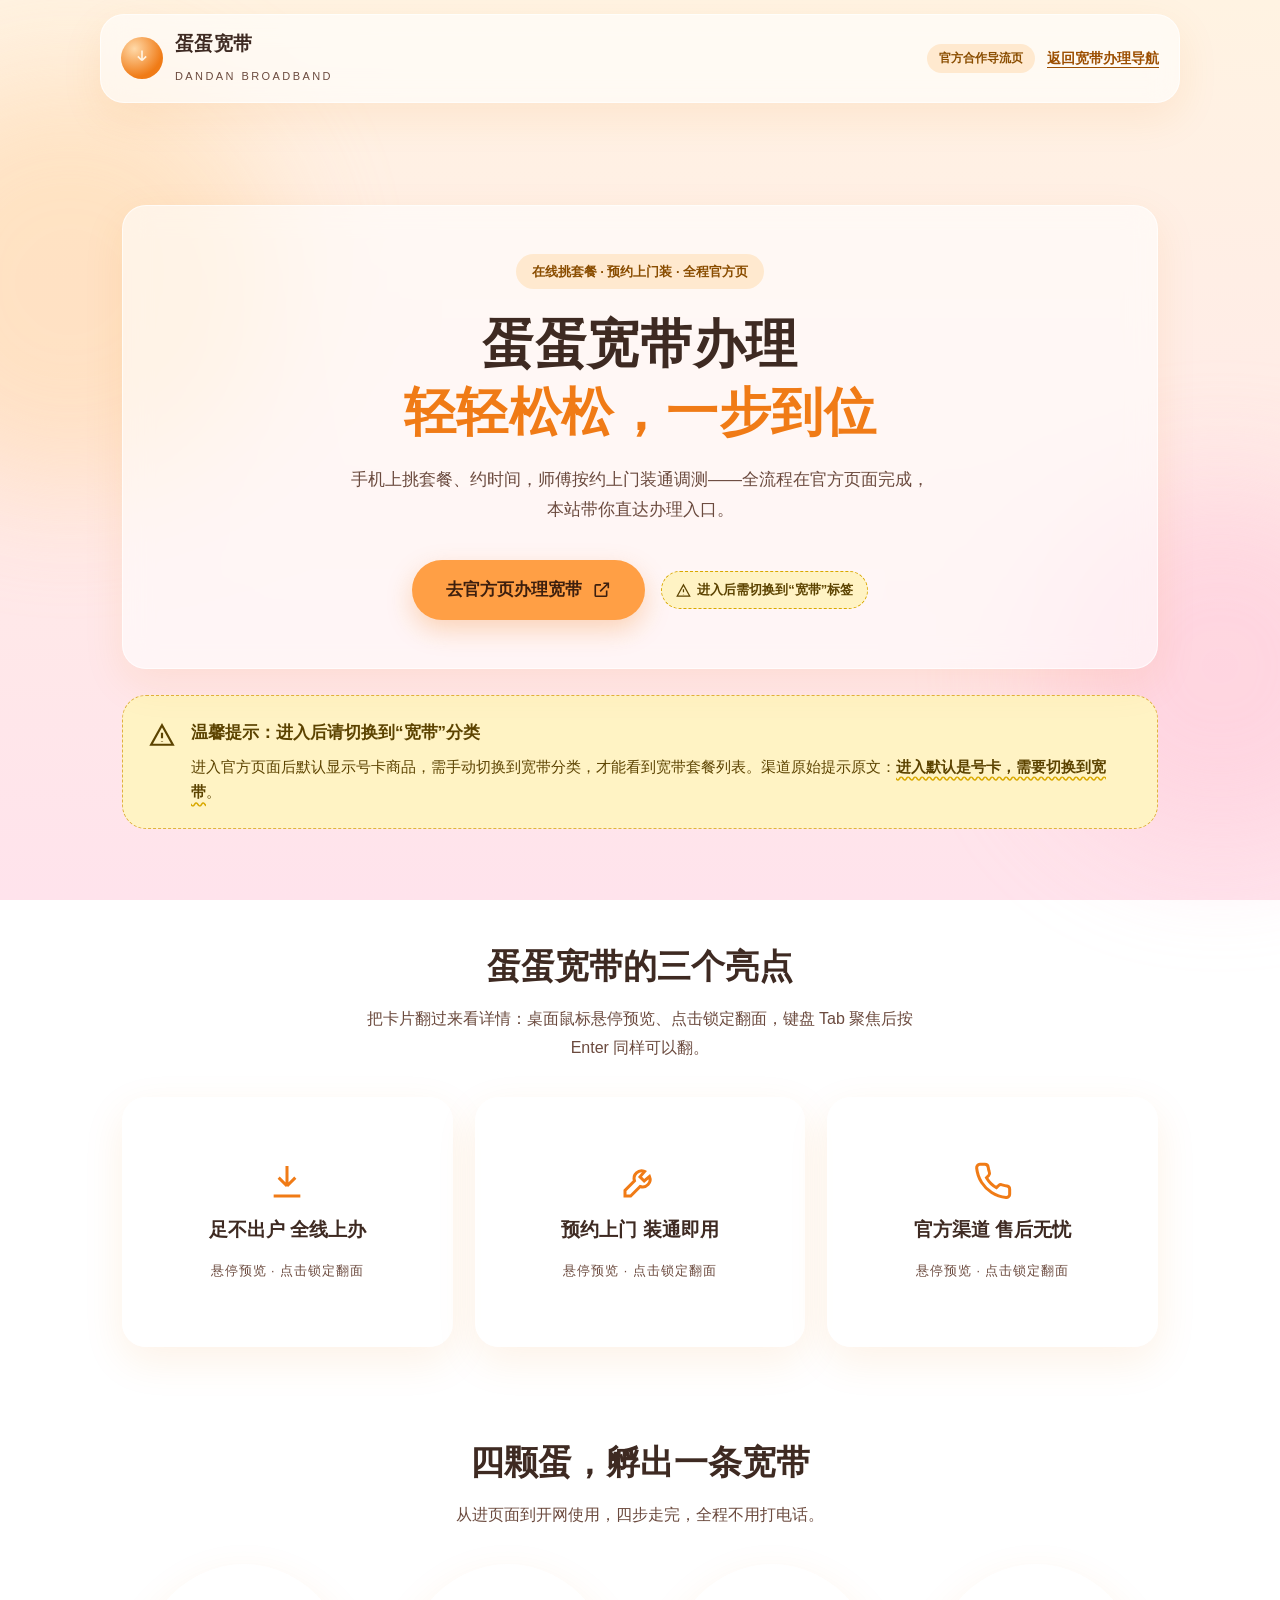
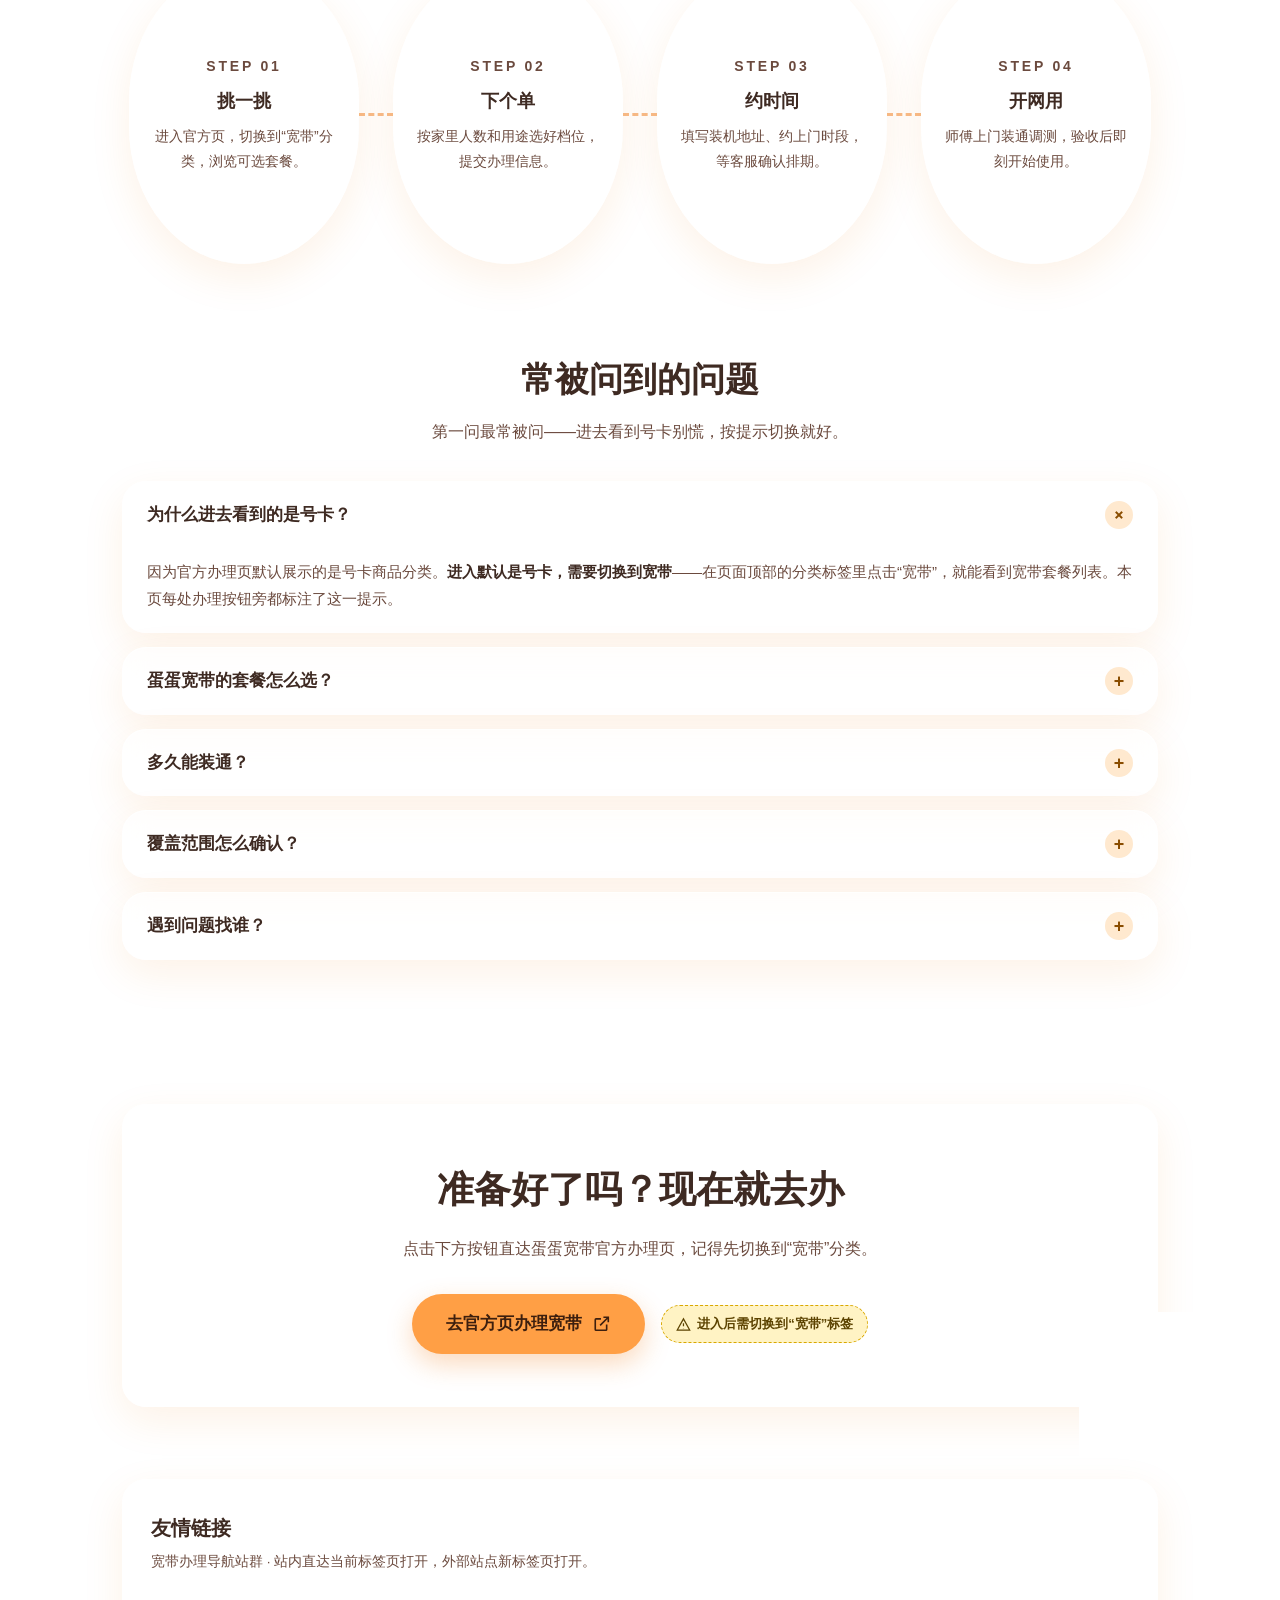
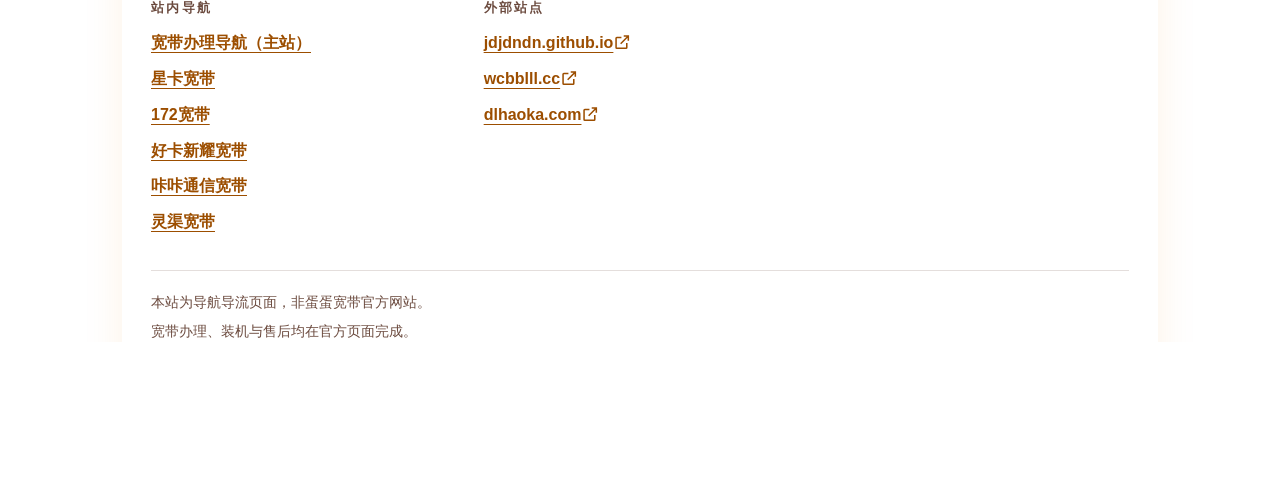
==== dandan/index.html @ 49f285df "搭架子" ====
<!DOCTYPE html>
<html lang="zh-CN">
<head>
<meta charset="UTF-8">
<meta name="viewport" content="width=device-width, initial-scale=1.0">
<title>蛋蛋宽带办理 - 套餐亮点与在线申请入口（含切换提示）</title>
<meta name="description" content="蛋蛋宽带办理入口与套餐亮点：进入官方页默认显示号卡，需手动切换到宽带分类；在线选套餐、预约上门安装，资费以官方页面为准。">
<meta name="keywords" content="蛋蛋宽带办理,蛋蛋宽带申请,蛋蛋宽带套餐,宽带在线办理,号卡切换宽带">
<link rel="canonical" href="https://kuandai18.github.io/dandan/">
<meta property="og:url" content="https://kuandai18.github.io/dandan/">
<meta property="og:title" content="蛋蛋宽带办理 - 套餐亮点与在线申请入口（含切换提示）">
<meta property="og:description" content="蛋蛋宽带办理入口与套餐亮点：进入官方页默认显示号卡，需手动切换到宽带分类；在线选套餐、预约上门安装，资费以官方页面为准。">
<meta property="og:type" content="website">
<meta property="og:locale" content="zh_CN">
<meta property="og:site_name" content="宽带办理导航">
<meta name="twitter:card" content="summary">
<meta name="twitter:title" content="蛋蛋宽带办理 - 套餐亮点与在线申请入口（含切换提示）">
<meta name="twitter:description" content="蛋蛋宽带办理入口与套餐亮点：进入官方页默认显示号卡，需手动切换到宽带分类；在线选套餐、预约上门安装，资费以官方页面为准。">
<link rel="icon" href="data:image/svg+xml,%3Csvg xmlns='http://www.w3.org/2000/svg' viewBox='0 0 32 32'%3E%3Crect width='32' height='32' rx='8' fill='%23FFF3E2'/%3E%3Cellipse cx='16' cy='17' rx='9' ry='11' fill='%23F07B16'/%3E%3Cellipse cx='13' cy='11' rx='2.6' ry='3.6' fill='%23FFD9A8'/%3E%3C/svg%3E">
<script type="application/ld+json">
{
  "@context": "https://schema.org",
  "@graph": [
    {
      "@type": "Service",
      "name": "蛋蛋宽带办理",
      "serviceType": "宽带办理",
      "description": "蛋蛋宽带办理入口与套餐亮点，含进入官方页后从号卡切换到宽带分类的操作提示。",
      "url": "https://kuandai18.github.io/dandan/",
      "areaServed": { "@type": "Country", "name": "中国" },
      "provider": { "@type": "Organization", "name": "宽带办理导航", "url": "https://kuandai18.github.io/" }
    },
    {
      "@type": "BreadcrumbList",
      "itemListElement": [
        { "@type": "ListItem", "position": 1, "name": "首页", "item": "https://kuandai18.github.io/" },
        { "@type": "ListItem", "position": 2, "name": "蛋蛋宽带", "item": "https://kuandai18.github.io/dandan/" }
      ]
    },
    {
      "@type": "FAQPage",
      "mainEntity": [
        {
          "@type": "Question",
          "name": "为什么进去看到的是号卡？",
          "acceptedAnswer": { "@type": "Answer", "text": "因为官方办理页默认展示的是号卡商品分类。进入默认是号卡，需要切换到宽带——在页面顶部的分类标签里点击“宽带”，就能看到宽带套餐列表。本页每处办理按钮旁都标注了这一提示。" }
        },
        {
          "@type": "Question",
          "name": "蛋蛋宽带的套餐怎么选？",
          "acceptedAnswer": { "@type": "Answer", "text": "按家里人数和用途选档位：日常追剧办公选起步档即可，游戏直播或智能设备多建议看更高档位。切换到“宽带”标签后，页面会展示全部可选套餐，资费以官方页面实时显示为准。" }
        },
        {
          "@type": "Question",
          "name": "多久能装通？",
          "acceptedAnswer": { "@type": "Answer", "text": "下单后按预约时间上门安装，具体排期以客服与您确认的时间为准；着急使用的话，下单时可以先约最近的可用时段。" }
        },
        {
          "@type": "Question",
          "name": "覆盖范围怎么确认？",
          "acceptedAnswer": { "@type": "Answer", "text": "在官方页面填写装机地址即可查询所在小区是否支持安装，覆盖范围与安装条件以官方页面查询结果为准。" }
        },
        {
          "@type": "Question",
          "name": "遇到问题找谁？",
          "acceptedAnswer": { "@type": "Answer", "text": "装机、故障、售后都通过官方页面客服通道处理，本站仅提供导航，不参与办理与售后环节。" }
        }
      ]
    }
  ]
}
</script>
<style>
/* =====================================================
   蛋蛋宽带子站 · 玻璃拟态主题（奶油橙粉 × 蜜橙 × 大圆角）
   设计规格来源：design.md §1.3.6 / tasks.md T7.1~T7.7
   ===================================================== */
/* ===== 基础与主题变量 ===== */
:root {
  --c-bg-top: #FFF3E2;
  --c-bg-bottom: #FFE3EC;
  --c-glass: rgba(255, 255, 255, .58);
  --c-glass-line: rgba(255, 255, 255, .65);
  --c-primary: #F07B16;
  --c-link: #9C4E00;
  --c-cta: #FF9F45;
  --c-cta-ink: #3D1F0E;
  --c-text: #3E2A22;
  --c-text-sub: #6B4A3E;
  --c-note-bg: #FFF3C4;
  --c-note-ink: #5C4300;
  --radius: 24px;
  --sans: -apple-system, BlinkMacSystemFont, "PingFang SC", "Hiragino Sans GB", "Microsoft YaHei", "Segoe UI", sans-serif;
  --maxw: 1080px;
}
* { margin: 0; padding: 0; box-sizing: border-box; }
html { overflow-x: clip; scroll-behavior: smooth; }
body {
  background: linear-gradient(180deg, var(--c-bg-top), var(--c-bg-bottom));
  background-attachment: fixed;
  color: var(--c-text);
  font-family: var(--sans);
  font-size: 16px;
  line-height: 1.8;
  overflow-x: clip;
  min-height: 100vh;
}
.wrap { max-width: var(--maxw); margin: 0 auto; padding: 0 22px; }
a { color: var(--c-link); text-decoration: underline; text-underline-offset: 4px; font-weight: 600; }
a:hover { text-decoration: underline; text-underline-offset: 4px; }
:focus-visible { outline: 3px solid var(--c-primary); outline-offset: 3px; border-radius: 8px; }
.skip-link {
  position: absolute; left: -9999px; top: 0; z-index: 999;
  background: var(--c-primary); color: #FFFFFF;
  padding: 10px 18px; font-weight: 700; border-radius: 999px; text-decoration: none;
}
.skip-link:focus { left: 12px; top: 12px; }
.icon { width: 1.15em; height: 1.15em; vertical-align: -0.2em; stroke: currentColor; stroke-width: 2; fill: none; }

/* ===== 柔光圆斑漂浮（纯装饰，aria-hidden） ===== */
.blob {
  position: fixed; z-index: -1; border-radius: 50%;
  filter: blur(60px); opacity: .55; pointer-events: none;
}
.blob-a { width: 420px; height: 420px; left: -140px; top: 8%; background: #FFD8A8; animation: drift-a 26s ease-in-out infinite alternate; }
.blob-b { width: 360px; height: 360px; right: -120px; bottom: 6%; background: #FFC7D9; animation: drift-b 32s ease-in-out infinite alternate; }
@keyframes drift-a { from { transform: translate(0, 0); } to { transform: translate(70px, 60px); } }
@keyframes drift-b { from { transform: translate(0, 0); } to { transform: translate(-60px, -70px); } }

/* ===== 玻璃卡通用 ===== */
.glass {
  background: var(--c-glass);
  backdrop-filter: blur(14px);
  -webkit-backdrop-filter: blur(14px);
  border: 1.5px solid var(--c-glass-line);
  border-radius: var(--radius);
  box-shadow: 0 14px 40px rgba(240, 123, 22, .10);
}

/* ===== 页头 ===== */
.site-header { position: sticky; top: 0; z-index: 100; padding: 14px 0; }
.header-inner { display: flex; align-items: center; justify-content: space-between; gap: 14px; flex-wrap: wrap; }
.header-inner.glass { padding: 12px 20px; }
.brand { display: flex; align-items: center; gap: 12px; }
.brand-egg {
  width: 42px; height: 42px; border-radius: 50%; flex: none;
  background: radial-gradient(circle at 32% 28%, #FFD9A8, var(--c-primary) 68%);
  display: flex; align-items: center; justify-content: center;
}
.brand-egg svg { width: 20px; height: 20px; stroke: #FFF3E2; stroke-width: 2; fill: none; }
.brand-name { font-weight: 800; font-size: 19px; letter-spacing: .02em; }
.brand-sub { font-size: 11px; letter-spacing: .22em; color: var(--c-text-sub); }
.header-actions { display: flex; align-items: center; gap: 12px; flex-wrap: wrap; }
.badge-official {
  background: #FFE9CF; color: #8A4D00; font-size: 12px; font-weight: 700;
  padding: 4px 12px; border-radius: 999px; white-space: nowrap;
}
.back-home { font-size: 14px; }

/* ===== Hero 玻璃大卡（FR-008 首屏 CTA + FR-010 徽标） ===== */
.hero { padding: 64px 0 30px; }
.hero-card { padding: 48px 40px; text-align: center; }
.hero-kicker {
  display: inline-flex; align-items: center; gap: 8px;
  background: #FFE9CF; color: #8A4D00; font-size: 13px; font-weight: 700;
  padding: 6px 16px; border-radius: 999px; margin-bottom: 22px;
}
.hero h1 {
  font-weight: 800; font-size: clamp(2rem, 6vw, 3.25rem); line-height: 1.3;
  letter-spacing: .01em;
}
.hero h1 .soft { color: var(--c-primary); }
.hero-sub { max-width: 34em; margin: 18px auto 0; color: var(--c-text-sub); font-size: 17px; }
.hero-actions {
  display: flex; align-items: center; justify-content: center;
  gap: 16px; margin-top: 34px; flex-wrap: wrap;
}
.btn-cta {
  display: inline-flex; align-items: center; gap: 10px;
  background: var(--c-cta); color: var(--c-cta-ink);
  font-weight: 800; font-size: 17px; padding: 15px 34px;
  border-radius: 999px; text-decoration: none;
  box-shadow: 0 10px 26px rgba(240, 123, 22, .28);
  transition: transform .15s ease, box-shadow .15s ease;
}
.btn-cta:hover { transform: translateY(-2px); box-shadow: 0 14px 32px rgba(240, 123, 22, .34); text-decoration: none; }
.badge-switch {
  display: inline-flex; align-items: center; gap: 6px;
  background: var(--c-note-bg); color: var(--c-note-ink);
  font-size: 13px; font-weight: 700; padding: 6px 14px; border-radius: 999px;
  border: 1.5px dashed #D9A800;
}

/* ===== 温馨提示便签（FR-010 专项：规范表述 + data.js 原文并存） ===== */
.notice-card {
  margin-top: 26px; padding: 22px 26px;
  display: flex; gap: 16px; align-items: flex-start;
  background: var(--c-note-bg); border: 1.5px dashed #E0B23F;
  border-radius: var(--radius); color: var(--c-note-ink);
}
.notice-card .icon { width: 26px; height: 26px; flex: none; margin-top: 4px; }
.notice-card h2 { font-size: 17px; font-weight: 800; margin-bottom: 6px; }
.notice-card p { font-size: 14.5px; line-height: 1.75; }
.notice-card strong { font-weight: 800; text-decoration: underline wavy #D9A800; text-underline-offset: 4px; }

/* ===== 亮点：可翻转玻璃卡（3D 翻转 + 禁 JS 平铺降级） ===== */
.section { padding: 58px 0 10px; }
.section-head { text-align: center; margin-bottom: 34px; }
.section-head h2 { font-weight: 800; font-size: clamp(1.5rem, 4vw, 2.1rem); }
.section-head p { color: var(--c-text-sub); margin-top: 8px; max-width: 36em; margin-left: auto; margin-right: auto; }
.flip-grid { display: grid; grid-template-columns: 1fr; gap: 22px; }
@media (min-width: 768px) { .flip-grid { grid-template-columns: repeat(3, 1fr); } }
.flip-card {
  display: block; width: 100%; border: none; background: none;
  font: inherit; color: inherit; text-align: center; cursor: default;
  border-radius: var(--radius); padding: 0;
}
html.js .flip-card { cursor: pointer; }
.flip-inner {
  position: relative; display: block;
  transform-style: preserve-3d; transition: transform .55s cubic-bezier(.2, .7, .2, 1);
}
html.js .flip-card[aria-pressed="true"] .flip-inner { transform: rotateY(180deg); }
@media (hover: hover) {
  html.js .flip-card:not([aria-pressed="true"]):hover .flip-inner { transform: rotateY(180deg); }
}
.flip-face {
  background: var(--c-glass);
  backdrop-filter: blur(14px);
  -webkit-backdrop-filter: blur(14px);
  border: 1.5px solid var(--c-glass-line);
  border-radius: var(--radius);
  box-shadow: 0 14px 40px rgba(240, 123, 22, .10);
  min-height: 250px;
  display: flex; flex-direction: column; align-items: center; justify-content: center;
  gap: 12px; padding: 30px 24px;
  backface-visibility: hidden;
  -webkit-backface-visibility: hidden;
}
.flip-face .icon { width: 40px; height: 40px; stroke-width: 1.8; color: var(--c-primary); }
.flip-face h3 { font-weight: 800; font-size: 19px; }
.flip-face p { color: var(--c-text-sub); font-size: 15px; line-height: 1.75; }
.flip-back { position: absolute; inset: 0; transform: rotateY(180deg); }
.flip-hint { font-size: 12.5px; color: var(--c-text-sub); letter-spacing: .08em; }
/* 禁 JS 降级：背面详情平铺显示（html.js 时隐藏，翻转卡接管） */
.flip-detail { margin-top: 14px; padding: 16px 20px; font-size: 14.5px; color: var(--c-text-sub); text-align: left; }
html.js .flip-detail { display: none; }

/* ===== 流程：蛋形节点虚线串联 ===== */
.egg-flow { display: flex; flex-direction: column; align-items: center; gap: 0; }
.egg-node {
  width: min(320px, 88vw); padding: 26px 30px;
  display: flex; flex-direction: column; align-items: center; justify-content: center;
  gap: 6px; text-align: center;
  border-radius: 50% / 46%;
}
.egg-step { font-size: 12px; font-weight: 800; letter-spacing: .2em; color: var(--c-primary); }
.egg-node h3 { font-weight: 800; font-size: 18px; }
.egg-node p { font-size: 14px; color: var(--c-text-sub); max-width: 15em; }
.egg-link { width: 0; height: 34px; border-left: 3px dashed rgba(240, 123, 22, .5); }
@media (min-width: 1024px) {
  .egg-flow { flex-direction: row; justify-content: center; align-items: center; }
  .egg-node { width: 230px; min-height: 300px; padding: 30px 22px; }
  .egg-link { height: 0; width: 34px; border-left: none; border-top: 3px dashed rgba(240, 123, 22, .5); }
}

/* ===== FAQ 玻璃折叠卡 ===== */
.faq-list { display: grid; gap: 14px; }
.faq-item summary {
  display: flex; align-items: center; justify-content: space-between; gap: 14px;
  padding: 18px 24px; cursor: pointer; list-style: none;
  font-weight: 800; font-size: 16.5px; border-radius: var(--radius);
}
.faq-item summary::-webkit-details-marker { display: none; }
.faq-toggle {
  flex: none; width: 28px; height: 28px; border-radius: 50%;
  background: #FFE9CF; color: #8A4D00;
  display: flex; align-items: center; justify-content: center;
  font-size: 18px; font-weight: 800; line-height: 1;
  transition: transform .25s ease;
}
.faq-item[open] .faq-toggle { transform: rotate(45deg); }
.faq-body { padding: 0 24px 20px; color: var(--c-text-sub); font-size: 15px; }
.faq-body p { margin-top: 10px; }
.faq-body strong { color: var(--c-text); }

/* ===== 底部 CTA 大卡（FR-008 第 2 处入口 + FR-010 徽标就近可见） ===== */
.cta-card { padding: 52px 36px; text-align: center; margin: 58px 0 8px; }
.cta-card h2 { font-weight: 800; font-size: clamp(1.6rem, 4.5vw, 2.3rem); }
.cta-card p { color: var(--c-text-sub); margin-top: 12px; }
.cta-wrap { display: flex; align-items: center; justify-content: center; gap: 16px; margin-top: 30px; flex-wrap: wrap; }

/* ===== 友链页脚 ===== */
.footer { padding: 52px 0 40px; }
.footer .glass { padding: 30px 28px; }
.footer h2 { font-weight: 800; font-size: 20px; margin-bottom: 4px; }
.footer-sub { color: var(--c-text-sub); font-size: 13.5px; margin-bottom: 22px; }
.link-groups { display: grid; grid-template-columns: 1fr; gap: 20px; }
@media (min-width: 768px) { .link-groups { grid-template-columns: repeat(3, 1fr); } }
.link-groups h3 { font-size: 12.5px; letter-spacing: .18em; color: var(--c-text-sub); margin-bottom: 10px; }
.footer ul { list-style: none; }
.footer li { margin: 7px 0; }
.footer li a { font-weight: 600; }
.footer-note { margin-top: 26px; padding-top: 20px; border-top: 1.5px solid rgba(107, 74, 62, .18); display: grid; gap: 5px; font-size: 13.5px; color: var(--c-text-sub); }
.footer-copy { margin-top: 16px; font-size: 12.5px; color: var(--c-text-sub); }

/* ===== 响应式断点 ===== */
@media (min-width: 1024px) { .hero { padding: 88px 0 34px; } .section { padding: 74px 0 12px; } }
@media (min-width: 1440px) { :root { --maxw: 1140px; } }

/* ===== 动效降级（prefers-reduced-motion：无漂浮/无翻转动画，正背面上下排列） ===== */
@media (prefers-reduced-motion: reduce) {
  html { scroll-behavior: auto; }
  .blob { animation: none; }
  .btn-cta { transition: none; }
  .flip-inner { transition: none; }
  .flip-back { position: static; transform: none; }
  .flip-face { min-height: 0; }
  .flip-face .flip-hint { display: none; }
}
</style>
</head>
<body>
<!-- ===== 全站 SVG 图标 sprite（线性风格，装饰性 aria-hidden） ===== -->
<svg style="display:none" aria-hidden="true">
  <symbol id="i-download" viewBox="0 0 24 24"><path d="M12 3v12m0 0l-5-5m5 5l5-5M4 21h16"/></symbol>
  <symbol id="i-tool" viewBox="0 0 24 24"><path d="M14.7 6.3a4.5 4.5 0 0 0-6 5.6L3 17.6V21h3.4l5.7-5.7a4.5 4.5 0 0 0 5.6-6L14.5 12l-2.5-2.5 2.7-3.2z"/></symbol>
  <symbol id="i-phone" viewBox="0 0 24 24"><path d="M22 16.9v3a2 2 0 0 1-2.2 2 19.8 19.8 0 0 1-8.6-3 19.5 19.5 0 0 1-6-6 19.8 19.8 0 0 1-3-8.7A2 2 0 0 1 4.1 2h3a2 2 0 0 1 2 1.7c.1 1 .4 2 .7 2.9a2 2 0 0 1-.4 2.1L8.1 10a16 16 0 0 0 6 6l1.3-1.3a2 2 0 0 1 2.1-.4c.9.3 1.9.6 2.9.7a2 2 0 0 1 1.6 1.9z"/></symbol>
  <symbol id="i-external" viewBox="0 0 24 24"><path d="M14 4h6v6M20 4L10 14M18 13v6a1 1 0 0 1-1 1H5a1 1 0 0 1-1-1V7a1 1 0 0 1 1-1h6"/></symbol>
  <symbol id="i-check" viewBox="0 0 24 24"><path d="M4 12l5 5L20 6"/></symbol>
  <symbol id="i-alert" viewBox="0 0 24 24"><path d="M12 3l10 18H2L12 3zM12 10v5M12 18v.5"/></symbol>
</svg>
<a class="skip-link" href="#main">跳到主内容</a>

<!-- 柔光圆斑（纯装饰） -->
<div class="blob blob-a" aria-hidden="true"></div>
<div class="blob blob-b" aria-hidden="true"></div>

<!-- ===== 页头（FR-011 返回主站 / FR-014 官方合作导流徽标） ===== -->
<header class="site-header">
  <div class="wrap header-inner glass">
    <div class="brand">
      <span class="brand-egg" aria-hidden="true"><svg viewBox="0 0 24 24"><path d="M12 3v12m0 0l-5-5m5 5l5-5"/></svg></span>
      <span>
        <span class="brand-name">蛋蛋宽带</span><br>
        <span class="brand-sub">DANDAN BROADBAND</span>
      </span>
    </div>
    <div class="header-actions">
      <span class="badge-official">官方合作导流页</span>
      <a class="back-home" href="../index.html">返回宽带办理导航</a>
    </div>
  </div>
</header>

<main id="main">
<!-- ===== Hero 玻璃大卡（FR-008 首屏 CTA / FR-009 外链语义 / FR-010 徽标就近可见） ===== -->
<section class="hero" aria-labelledby="hero-title">
  <div class="wrap">
    <div class="hero-card glass">
      <p class="hero-kicker">在线挑套餐 · 预约上门装 · 全程官方页</p>
      <h1 id="hero-title">蛋蛋宽带办理<br><span class="soft">轻轻松松，一步到位</span></h1>
      <p class="hero-sub">手机上挑套餐、约时间，师傅按约上门装通调测——全流程在官方页面完成，本站带你直达办理入口。</p>
      <div class="hero-actions">
        <a class="btn-cta" data-channel="dandan" href="https://ka.dandanhou.net/index?k=N0JpQm5nd0ZzazQ9" target="_blank" rel="noopener">去官方页办理宽带<svg class="icon" aria-hidden="true"><use href="#i-external"/></svg></a>
        <span class="badge-switch"><svg class="icon" aria-hidden="true"><use href="#i-alert"/></svg>进入后需切换到“宽带”标签</span>
      </div>
    </div>
    <!-- FR-010 专项：温馨提示便签（规范表述 + data.js 原文并存） -->
    <aside class="notice-card" role="note" aria-labelledby="notice-title">
      <svg class="icon" aria-hidden="true"><use href="#i-alert"/></svg>
      <div>
        <h2 id="notice-title">温馨提示：进入后请切换到“宽带”分类</h2>
        <p>进入官方页面后默认显示号卡商品，需手动切换到宽带分类，才能看到宽带套餐列表。渠道原始提示原文：<strong>进入默认是号卡，需要切换到宽带</strong>。</p>
      </div>
    </aside>
  </div>
</section>

<!-- ===== 亮点：3 张可翻转玻璃卡（FR-007/012 亮点 ≥3 条；禁 JS 时详情平铺不丢失） ===== -->
<section class="section" id="highlights" aria-labelledby="h-highlights">
  <div class="wrap">
    <div class="section-head">
      <h2 id="h-highlights">蛋蛋宽带的三个亮点</h2>
      <p>把卡片翻过来看详情：桌面鼠标悬停预览、点击锁定翻面，键盘 Tab 聚焦后按 Enter 同样可以翻。</p>
    </div>
    <div class="flip-grid">
      <div class="flip-wrap">
        <div class="flip-card" role="button" tabindex="0" aria-pressed="false">
          <div class="flip-inner">
            <div class="flip-face flip-front">
              <svg class="icon" aria-hidden="true"><use href="#i-download"/></svg>
              <h3>足不出户 全线上办</h3>
              <span class="flip-hint">悬停预览 · 点击锁定翻面</span>
            </div>
            <div class="flip-face flip-back">
              <h3>足不出户 全线上办</h3>
              <p>从挑套餐到预约安装，整条流程都在官方页面完成，手机上几分钟搞定，不用跑营业厅排队。</p>
            </div>
          </div>
        </div>
        <p class="flip-detail"><strong>足不出户 全线上办：</strong>从挑套餐到预约安装，整条流程都在官方页面完成，手机上几分钟搞定，不用跑营业厅排队。</p>
      </div>
      <div class="flip-wrap">
        <div class="flip-card" role="button" tabindex="0" aria-pressed="false">
          <div class="flip-inner">
            <div class="flip-face flip-front">
              <svg class="icon" aria-hidden="true"><use href="#i-tool"/></svg>
              <h3>预约上门 装通即用</h3>
              <span class="flip-hint">悬停预览 · 点击锁定翻面</span>
            </div>
            <div class="flip-face flip-back">
              <h3>预约上门 装通即用</h3>
              <p>师傅按预约时间上门布线、装通并调测 Wi-Fi，光纤到户即插即用，光猫路由不用自己折腾。</p>
            </div>
          </div>
        </div>
        <p class="flip-detail"><strong>预约上门 装通即用：</strong>师傅按预约时间上门布线、装通并调测 Wi-Fi，光纤到户即插即用，光猫路由不用自己折腾。</p>
      </div>
      <div class="flip-wrap">
        <div class="flip-card" role="button" tabindex="0" aria-pressed="false">
          <div class="flip-inner">
            <div class="flip-face flip-front">
              <svg class="icon" aria-hidden="true"><use href="#i-phone"/></svg>
              <h3>官方渠道 售后无忧</h3>
              <span class="flip-hint">悬停预览 · 点击锁定翻面</span>
            </div>
            <div class="flip-face flip-back">
              <h3>官方渠道 售后无忧</h3>
              <p>装机与使用问题走官方页面客服通道反馈，进度可查；本站仅提供导航，不参与办理与售后。</p>
            </div>
          </div>
        </div>
        <p class="flip-detail"><strong>官方渠道 售后无忧：</strong>装机与使用问题走官方页面客服通道反馈，进度可查；本站仅提供导航，不参与办理与售后。</p>
      </div>
    </div>
  </div>
</section>

<!-- ===== 流程：蛋形节点虚线串联（FR-007 流程 ≥3 步） ===== -->
<section class="section" id="process" aria-labelledby="h-process">
  <div class="wrap">
    <div class="section-head">
      <h2 id="h-process">四颗蛋，孵出一条宽带</h2>
      <p>从进页面到开网使用，四步走完，全程不用打电话。</p>
    </div>
    <div class="egg-flow">
      <div class="egg-node glass">
        <p class="egg-step">STEP 01</p>
        <h3>挑一挑</h3>
        <p>进入官方页，切换到“宽带”分类，浏览可选套餐。</p>
      </div>
      <div class="egg-link" aria-hidden="true"></div>
      <div class="egg-node glass">
        <p class="egg-step">STEP 02</p>
        <h3>下个单</h3>
        <p>按家里人数和用途选好档位，提交办理信息。</p>
      </div>
      <div class="egg-link" aria-hidden="true"></div>
      <div class="egg-node glass">
        <p class="egg-step">STEP 03</p>
        <h3>约时间</h3>
        <p>填写装机地址、约上门时段，等客服确认排期。</p>
      </div>
      <div class="egg-link" aria-hidden="true"></div>
      <div class="egg-node glass">
        <p class="egg-step">STEP 04</p>
        <h3>开网用</h3>
        <p>师傅上门装通调测，验收后即刻开始使用。</p>
      </div>
    </div>
  </div>
</section>

<!-- ===== FAQ：首问即切换指引（FR-010 / FR-013；文本与 FAQPage JSON-LD 逐字一致） ===== -->
<section class="section" id="faq" aria-labelledby="h-faq">
  <div class="wrap">
    <div class="section-head">
      <h2 id="h-faq">常被问到的问题</h2>
      <p>第一问最常被问——进去看到号卡别慌，按提示切换就好。</p>
    </div>
    <div class="faq-list">
      <details class="faq-item glass" open>
        <summary>为什么进去看到的是号卡？<span class="faq-toggle" aria-hidden="true">+</span></summary>
        <div class="faq-body"><p>因为官方办理页默认展示的是号卡商品分类。<strong>进入默认是号卡，需要切换到宽带</strong>——在页面顶部的分类标签里点击“宽带”，就能看到宽带套餐列表。本页每处办理按钮旁都标注了这一提示。</p></div>
      </details>
      <details class="faq-item glass">
        <summary>蛋蛋宽带的套餐怎么选？<span class="faq-toggle" aria-hidden="true">+</span></summary>
        <div class="faq-body"><p>按家里人数和用途选档位：日常追剧办公选起步档即可，游戏直播或智能设备多建议看更高档位。切换到“宽带”标签后，页面会展示全部可选套餐，资费以官方页面实时显示为准。</p></div>
      </details>
      <details class="faq-item glass">
        <summary>多久能装通？<span class="faq-toggle" aria-hidden="true">+</span></summary>
        <div class="faq-body"><p>下单后按预约时间上门安装，具体排期以客服与您确认的时间为准；着急使用的话，下单时可以先约最近的可用时段。</p></div>
      </details>
      <details class="faq-item glass">
        <summary>覆盖范围怎么确认？<span class="faq-toggle" aria-hidden="true">+</span></summary>
        <div class="faq-body"><p>在官方页面填写装机地址即可查询所在小区是否支持安装，覆盖范围与安装条件以官方页面查询结果为准。</p></div>
      </details>
      <details class="faq-item glass">
        <summary>遇到问题找谁？<span class="faq-toggle" aria-hidden="true">+</span></summary>
        <div class="faq-body"><p>装机、故障、售后都通过官方页面客服通道处理，本站仅提供导航，不参与办理与售后环节。</p></div>
      </details>
    </div>
  </div>
</section>

<!-- ===== 底部 CTA 大卡（FR-008 第 2 处入口 + FR-010 徽标就近可见） ===== -->
<section class="section" id="apply" aria-labelledby="h-apply">
  <div class="wrap">
    <div class="cta-card glass">
      <h2 id="h-apply">准备好了吗？现在就去办</h2>
      <p>点击下方按钮直达蛋蛋宽带官方办理页，记得先切换到“宽带”分类。</p>
      <div class="cta-wrap">
        <a class="btn-cta" data-channel="dandan" href="https://ka.dandanhou.net/index?k=N0JpQm5nd0ZzazQ9" target="_blank" rel="noopener">去官方页办理宽带<svg class="icon" aria-hidden="true"><use href="#i-external"/></svg></a>
        <span class="badge-switch"><svg class="icon" aria-hidden="true"><use href="#i-alert"/></svg>进入后需切换到“宽带”标签</span>
      </div>
    </div>
  </div>
</section>
</main>

<!-- ===== 友情链接页脚（FR-015 9 条友链 / FR-017 外链语义 / FR-014 三段式声明） ===== -->
<footer class="footer">
  <div class="wrap">
    <div class="glass">
      <h2>友情链接</h2>
      <p class="footer-sub">宽带办理导航站群 · 站内直达当前标签页打开，外部站点新标签页打开。</p>
      <nav aria-label="友情链接">
        <div class="link-groups">
          <section>
            <h3>站内导航</h3>
            <ul>
              <li><a href="../index.html">宽带办理导航（主站）</a></li>
              <li><a href="../xingka/index.html">星卡宽带</a></li>
              <li><a href="../r172/index.html">172宽带</a></li>
              <li><a href="../xinyao/index.html">好卡新耀宽带</a></li>
              <li><a href="../kaka/index.html">咔咔通信宽带</a></li>
              <li><a href="../lingqu/index.html">灵渠宽带</a></li>
            </ul>
          </section>
          <section>
            <h3>外部站点</h3>
            <ul>
              <li><a href="https://jdjdndn.github.io/" target="_blank" rel="noopener">jdjdndn.github.io<svg class="icon" aria-hidden="true"><use href="#i-external"/></svg></a></li>
              <li><a href="https://wcbblll.cc" target="_blank" rel="noopener">wcbblll.cc<svg class="icon" aria-hidden="true"><use href="#i-external"/></svg></a></li>
              <li><a href="https://dlhaoka.com" target="_blank" rel="noopener">dlhaoka.com<svg class="icon" aria-hidden="true"><use href="#i-external"/></svg></a></li>
            </ul>
          </section>
        </div>
      </nav>
      <div class="footer-note">
        <p>本站为导航导流页面，非蛋蛋宽带官方网站。</p>
        <p>宽带办理、装机与售后均在官方页面完成。</p>
        <p>套餐资费与档位以官方页面实时显示为准。</p>
      </div>
      <p class="footer-copy">© 2026 宽带办理导航 · 仅供信息导航</p>
    </div>
  </div>
</footer>

<!-- data.js：站群唯一事实来源，仅用于运行期只读一致性自检 -->
<script defer src="../data.js"></script>
<script>
(function () {
  'use strict';
  /* 挂载 js 标记：翻转交互与平铺降级的总开关（禁 JS 时详情平铺可见） */
  var root = document.documentElement;
  root.classList.add('js');

  /**
   * 翻转卡三通道交互：hover 由 CSS 处理，此处接管点击与 Enter/Space 键盘翻面，
   * 状态同步 aria-pressed（屏幕阅读器可感知）。
   */
  var canHover = window.matchMedia && window.matchMedia('(hover: hover)').matches;
  Array.prototype.forEach.call(document.querySelectorAll('.flip-card'), function (card) {
    card.addEventListener('click', function () {
      var pressed = card.getAttribute('aria-pressed') === 'true';
      card.setAttribute('aria-pressed', pressed ? 'false' : 'true');
    });
    card.addEventListener('keydown', function (e) {
      if (e.key === 'Enter' || e.key === ' ' || e.key === 'Spacebar') {
        e.preventDefault();
        var pressed = card.getAttribute('aria-pressed') === 'true';
        card.setAttribute('aria-pressed', pressed ? 'false' : 'true');
      }
    });
    /* 纯悬停设备：移出时若未点击锁定则自动翻回 */
    if (canHover) {
      card.addEventListener('mouseleave', function () {
        if (card.getAttribute('aria-pressed') !== 'true') { /* CSS hover 态自然复位 */ }
      });
    }
  });

  /**
   * 一致性自检：比对页面办理链接与 data.js 的 kuandaiList，
   * 不一致仅 console.warn（访客无感知，NFR-018 护栏）。
   */
  function selfCheck() {
    if (typeof kuandaiList === 'undefined') { return; }
    var expected = null;
    for (var i = 0; i < kuandaiList.length; i++) {
      if (kuandaiList[i] && kuandaiList[i].name === '蛋蛋宽带') {
        expected = kuandaiList[i].url;
        break;
      }
    }
    var links = document.querySelectorAll('a[data-channel="dandan"]');
    for (var j = 0; j < links.length; j++) {
      if (expected !== null && links[j].getAttribute('href') !== expected) {
        console.warn('[dandan] 办理链接与 data.js 不一致，请核对：' + links[j].getAttribute('href'));
      }
    }
  }
  if (document.readyState === 'loading') {
    document.addEventListener('DOMContentLoaded', selfCheck);
  } else {
    selfCheck();
  }
})();
</script>
</body>
</html>
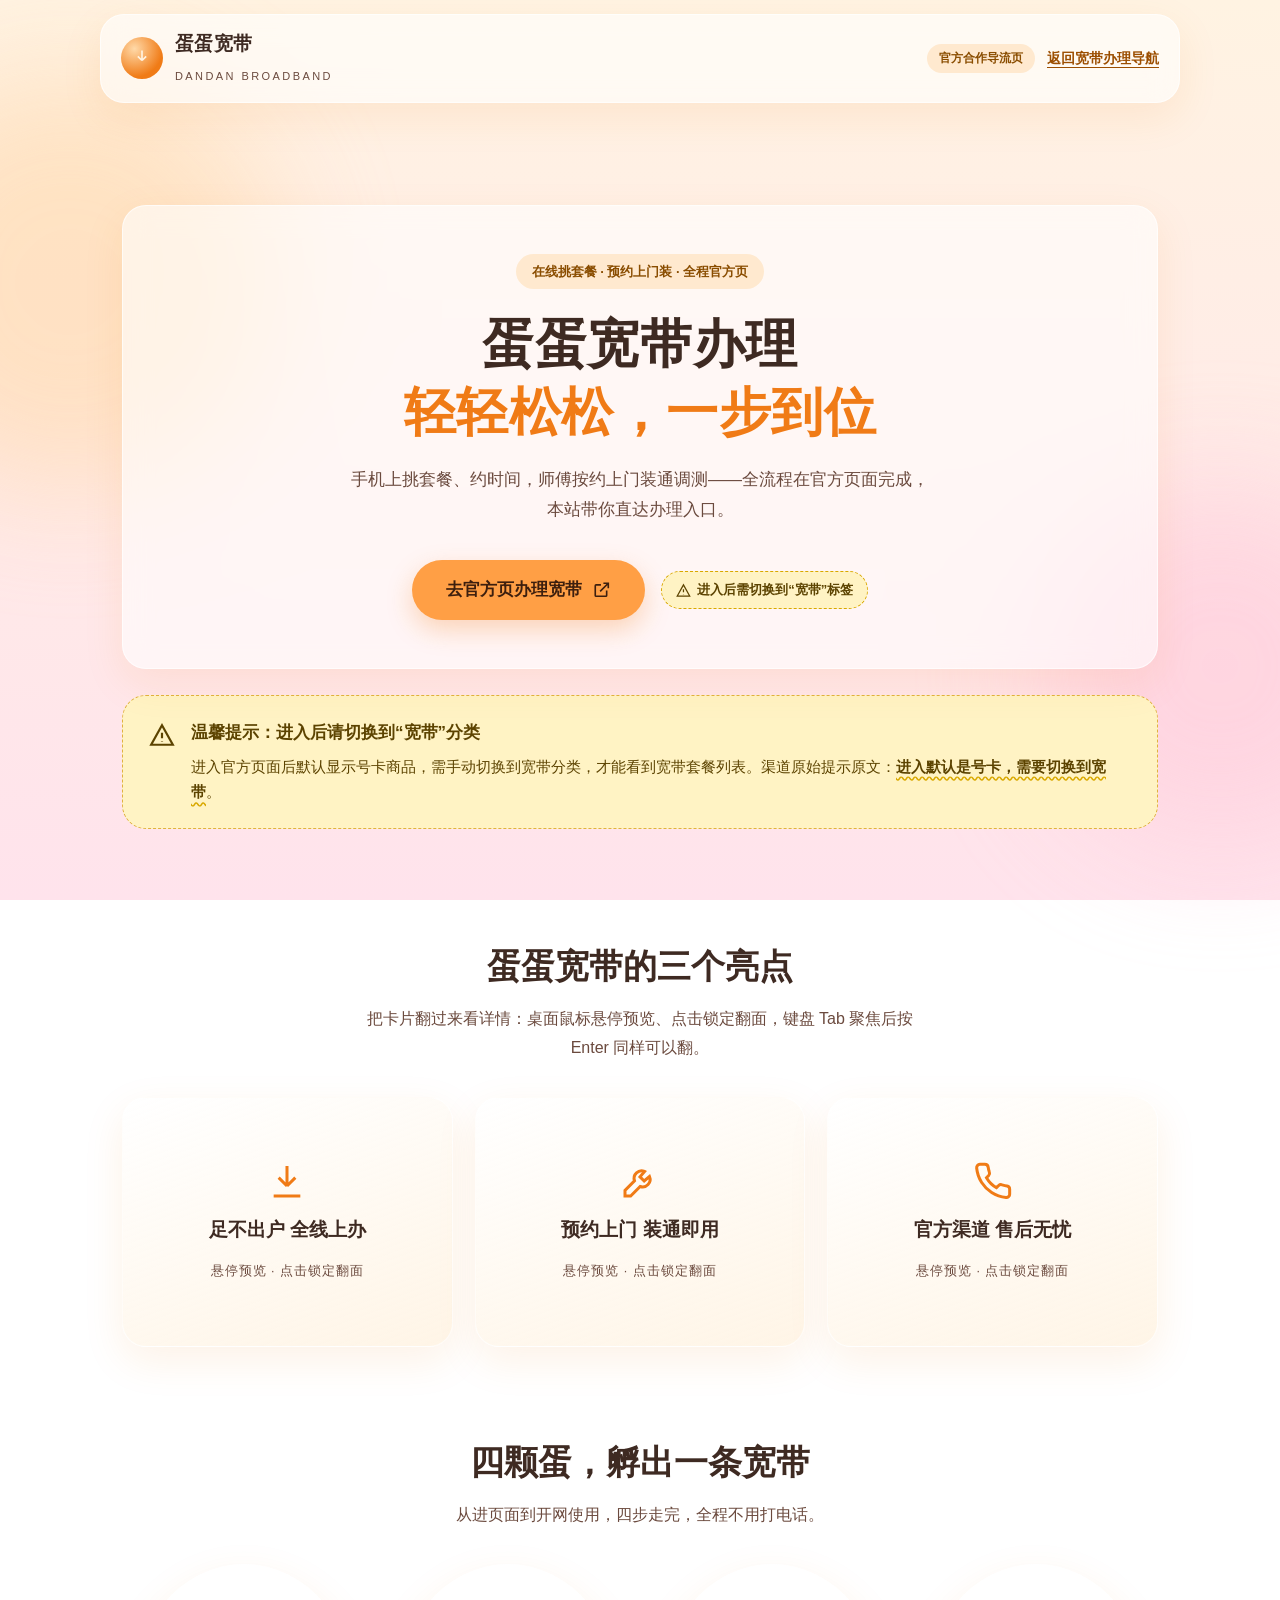
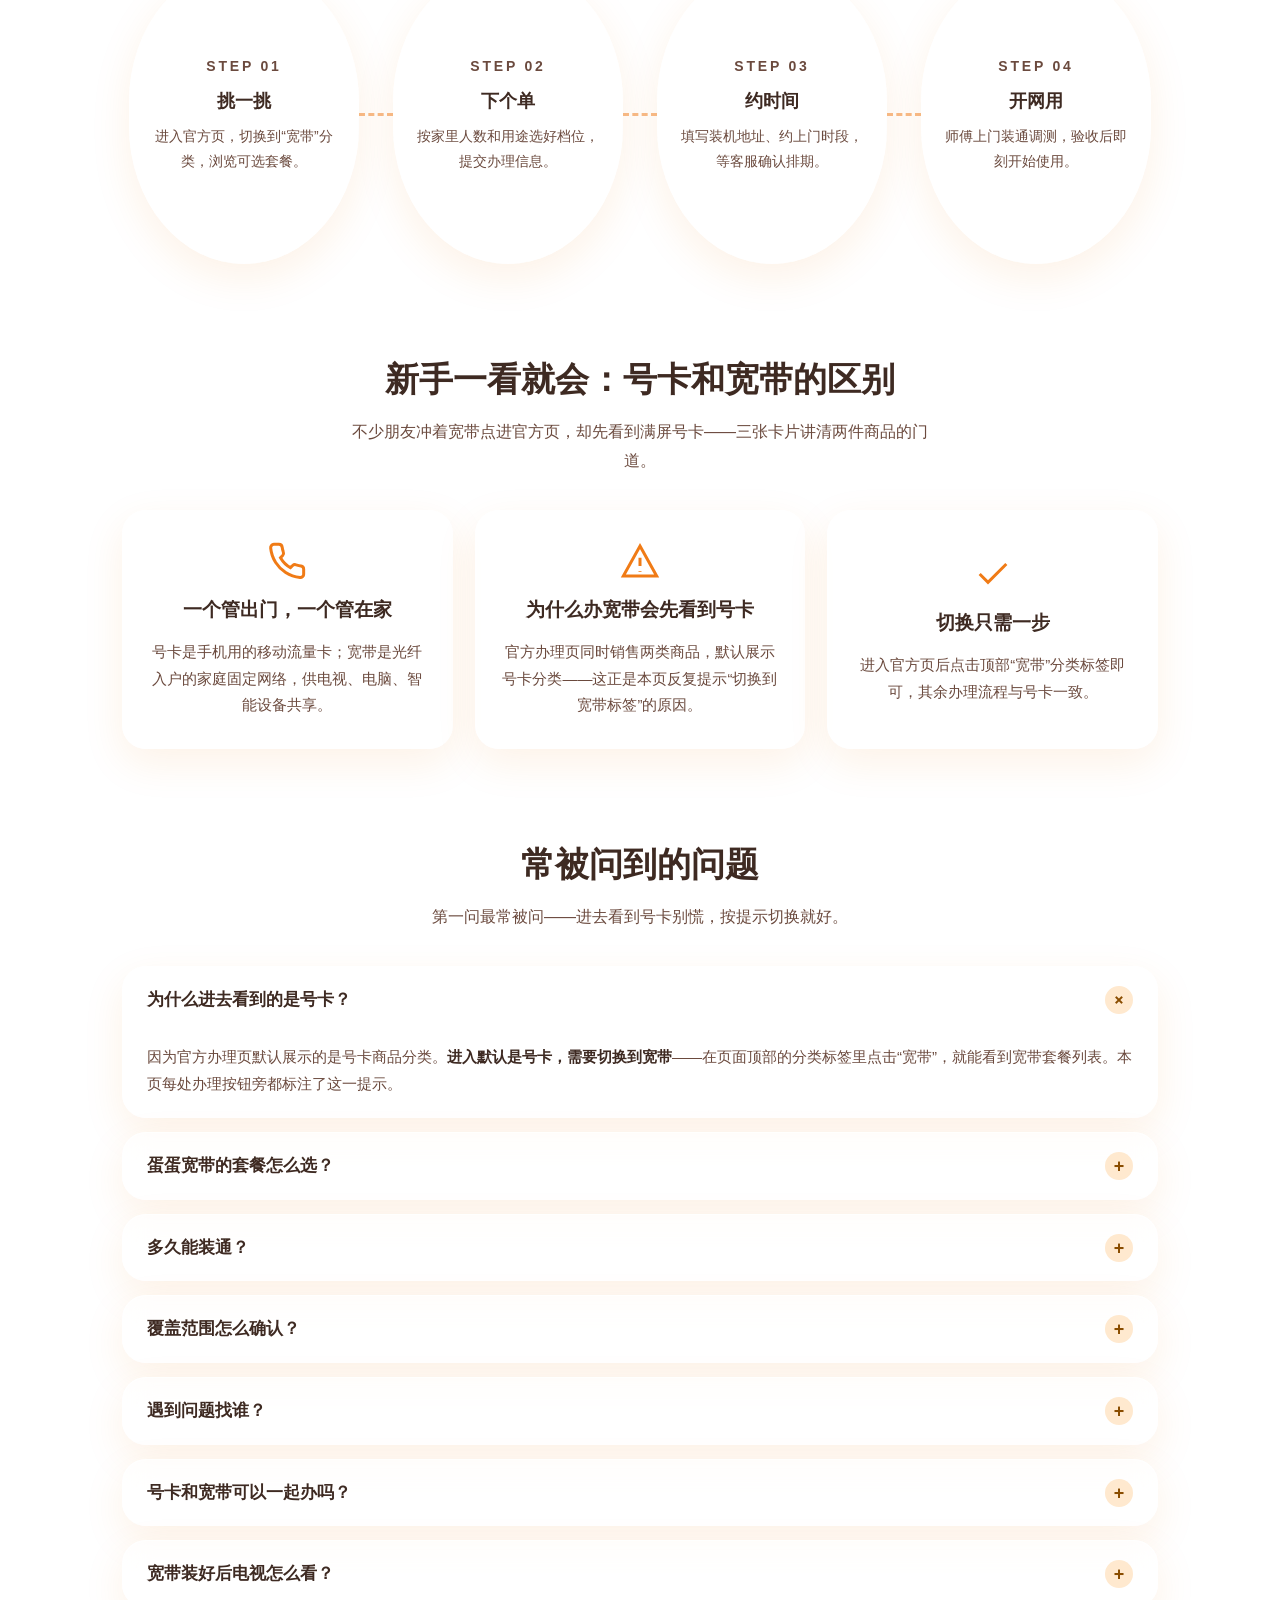
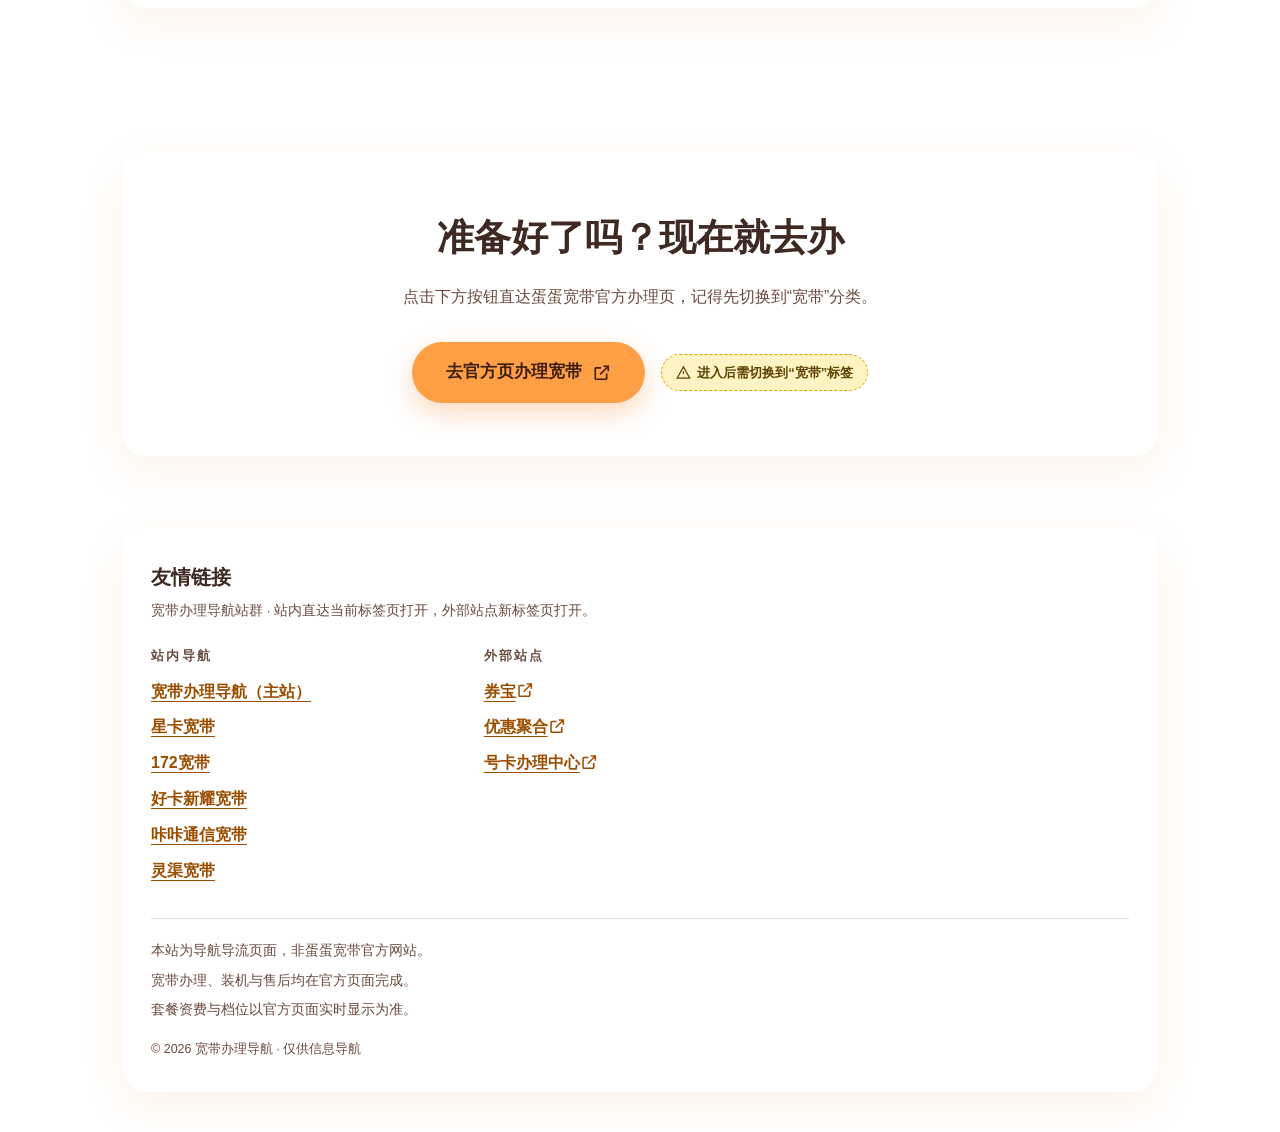
==== commit 489beb1e: "feat: 应用 Round 2 补丁 01~07 与 Phase B 内容增强（补丁 08） Round 2 修复：dandan 翻转卡 hover（backdrop-filter 拍平 3D）、l" ====
--- a/dandan/index.html
+++ b/dandan/index.html
@@ -64,6 +64,16 @@
           "@type": "Question",
           "name": "遇到问题找谁？",
           "acceptedAnswer": { "@type": "Answer", "text": "装机、故障、售后都通过官方页面客服通道处理，本站仅提供导航，不参与办理与售后环节。" }
+        },
+        {
+          "@type": "Question",
+          "name": "号卡和宽带可以一起办吗？",
+          "acceptedAnswer": { "@type": "Answer", "text": "可以，在官方页面分别选择对应商品提交即可；本页办理入口直达官方页，切换到宽带标签即可办理宽带。" }
+        },
+        {
+          "@type": "Question",
+          "name": "宽带装好后电视怎么看？",
+          "acceptedAnswer": { "@type": "Answer", "text": "可通过官方页面了解配套的电视服务选项，是否可选与资费以官方页面实时显示为准。" }
         }
       ]
     }
@@ -216,6 +226,8 @@
   border-radius: var(--radius); padding: 0;
 }
 html.js .flip-card { cursor: pointer; }
+/* 透视容器：为 3D 翻转提供景深（rotateY 立体感的必要条件） */
+.flip-wrap { perspective: 1400px; }
 .flip-inner {
   position: relative; display: block;
   transform-style: preserve-3d; transition: transform .55s cubic-bezier(.2, .7, .2, 1);
@@ -225,9 +237,8 @@
   html.js .flip-card:not([aria-pressed="true"]):hover .flip-inner { transform: rotateY(180deg); }
 }
 .flip-face {
-  background: var(--c-glass);
-  backdrop-filter: blur(14px);
-  -webkit-backdrop-filter: blur(14px);
+  /* 预混玻璃渐变替代 backdrop-filter：后者会拍平 3D 渲染上下文，导致翻转后两面均不可见 */
+  background: linear-gradient(160deg, rgba(255, 255, 255, .82), rgba(255, 238, 214, .60));
   border: 1.5px solid var(--c-glass-line);
   border-radius: var(--radius);
   box-shadow: 0 14px 40px rgba(240, 123, 22, .10);
@@ -263,6 +274,16 @@
   .egg-node { width: 230px; min-height: 300px; padding: 30px 22px; }
   .egg-link { height: 0; width: 34px; border-left: none; border-top: 3px dashed rgba(240, 123, 22, .5); }
 }
+
+/* ===== 新手课堂：号卡与宽带区别三卡（Phase B 内容增强，复用玻璃卡词汇） ===== */
+.guide-card {
+  padding: 30px 26px; text-align: center;
+  display: flex; flex-direction: column; align-items: center; justify-content: center;
+  gap: 12px; min-height: 220px;
+}
+.guide-card .icon { width: 40px; height: 40px; stroke-width: 1.8; color: var(--c-primary); }
+.guide-card h3 { font-weight: 800; font-size: 19px; }
+.guide-card p { color: var(--c-text-sub); font-size: 15px; line-height: 1.75; }
 
 /* ===== FAQ 玻璃折叠卡 ===== */
 .faq-list { display: grid; gap: 14px; }
@@ -468,6 +489,33 @@
         <h3>开网用</h3>
         <p>师傅上门装通调测，验收后即刻开始使用。</p>
       </div>
+    </div>
+  </div>
+</section>
+
+<!-- ===== 新手课堂：号卡和宽带的区别（Phase B 内容增强，插在流程与 FAQ 之间） ===== -->
+<section class="section" id="guide" aria-labelledby="h-guide">
+  <div class="wrap">
+    <div class="section-head">
+      <h2 id="h-guide">新手一看就会：号卡和宽带的区别</h2>
+      <p>不少朋友冲着宽带点进官方页，却先看到满屏号卡——三张卡片讲清两件商品的门道。</p>
+    </div>
+    <div class="flip-grid">
+      <article class="glass guide-card">
+        <svg class="icon" aria-hidden="true"><use href="#i-phone"/></svg>
+        <h3>一个管出门，一个管在家</h3>
+        <p>号卡是手机用的移动流量卡；宽带是光纤入户的家庭固定网络，供电视、电脑、智能设备共享。</p>
+      </article>
+      <article class="glass guide-card">
+        <svg class="icon" aria-hidden="true"><use href="#i-alert"/></svg>
+        <h3>为什么办宽带会先看到号卡</h3>
+        <p>官方办理页同时销售两类商品，默认展示号卡分类——这正是本页反复提示“切换到宽带标签”的原因。</p>
+      </article>
+      <article class="glass guide-card">
+        <svg class="icon" aria-hidden="true"><use href="#i-check"/></svg>
+        <h3>切换只需一步</h3>
+        <p>进入官方页后点击顶部“宽带”分类标签即可，其余办理流程与号卡一致。</p>
+      </article>
     </div>
   </div>
 </section>
@@ -499,6 +547,14 @@
       <details class="faq-item glass">
         <summary>遇到问题找谁？<span class="faq-toggle" aria-hidden="true">+</span></summary>
         <div class="faq-body"><p>装机、故障、售后都通过官方页面客服通道处理，本站仅提供导航，不参与办理与售后环节。</p></div>
+      </details>
+      <details class="faq-item glass">
+        <summary>号卡和宽带可以一起办吗？<span class="faq-toggle" aria-hidden="true">+</span></summary>
+        <div class="faq-body"><p>可以，在官方页面分别选择对应商品提交即可；本页办理入口直达官方页，切换到宽带标签即可办理宽带。</p></div>
+      </details>
+      <details class="faq-item glass">
+        <summary>宽带装好后电视怎么看？<span class="faq-toggle" aria-hidden="true">+</span></summary>
+        <div class="faq-body"><p>可通过官方页面了解配套的电视服务选项，是否可选与资费以官方页面实时显示为准。</p></div>
       </details>
     </div>
   </div>
@@ -541,9 +597,9 @@
           <section>
             <h3>外部站点</h3>
             <ul>
-              <li><a href="https://jdjdndn.github.io/" target="_blank" rel="noopener">jdjdndn.github.io<svg class="icon" aria-hidden="true"><use href="#i-external"/></svg></a></li>
-              <li><a href="https://wcbblll.cc" target="_blank" rel="noopener">wcbblll.cc<svg class="icon" aria-hidden="true"><use href="#i-external"/></svg></a></li>
-              <li><a href="https://dlhaoka.com" target="_blank" rel="noopener">dlhaoka.com<svg class="icon" aria-hidden="true"><use href="#i-external"/></svg></a></li>
+              <li><a href="https://jdjdndn.github.io/" target="_blank" rel="noopener">券宝<svg class="icon" aria-hidden="true"><use href="#i-external"/></svg></a></li>
+              <li><a href="https://wcbblll.cc" target="_blank" rel="noopener">优惠聚合<svg class="icon" aria-hidden="true"><use href="#i-external"/></svg></a></li>
+              <li><a href="https://dlhaoka.com" target="_blank" rel="noopener">号卡办理中心<svg class="icon" aria-hidden="true"><use href="#i-external"/></svg></a></li>
             </ul>
           </section>
         </div>
@@ -568,10 +624,9 @@
   root.classList.add('js');
 
   /**
-   * 翻转卡三通道交互：hover 由 CSS 处理，此处接管点击与 Enter/Space 键盘翻面，
-   * 状态同步 aria-pressed（屏幕阅读器可感知）。
+   * 翻转卡交互：hover 由 CSS 处理（移出自然翻回），此处接管点击与
+   * Enter/Space 键盘翻面，状态同步 aria-pressed（屏幕阅读器可感知）。
    */
-  var canHover = window.matchMedia && window.matchMedia('(hover: hover)').matches;
   Array.prototype.forEach.call(document.querySelectorAll('.flip-card'), function (card) {
     card.addEventListener('click', function () {
       var pressed = card.getAttribute('aria-pressed') === 'true';
@@ -584,12 +639,6 @@
         card.setAttribute('aria-pressed', pressed ? 'false' : 'true');
       }
     });
-    /* 纯悬停设备：移出时若未点击锁定则自动翻回 */
-    if (canHover) {
-      card.addEventListener('mouseleave', function () {
-        if (card.getAttribute('aria-pressed') !== 'true') { /* CSS hover 态自然复位 */ }
-      });
-    }
   });
 
   /**
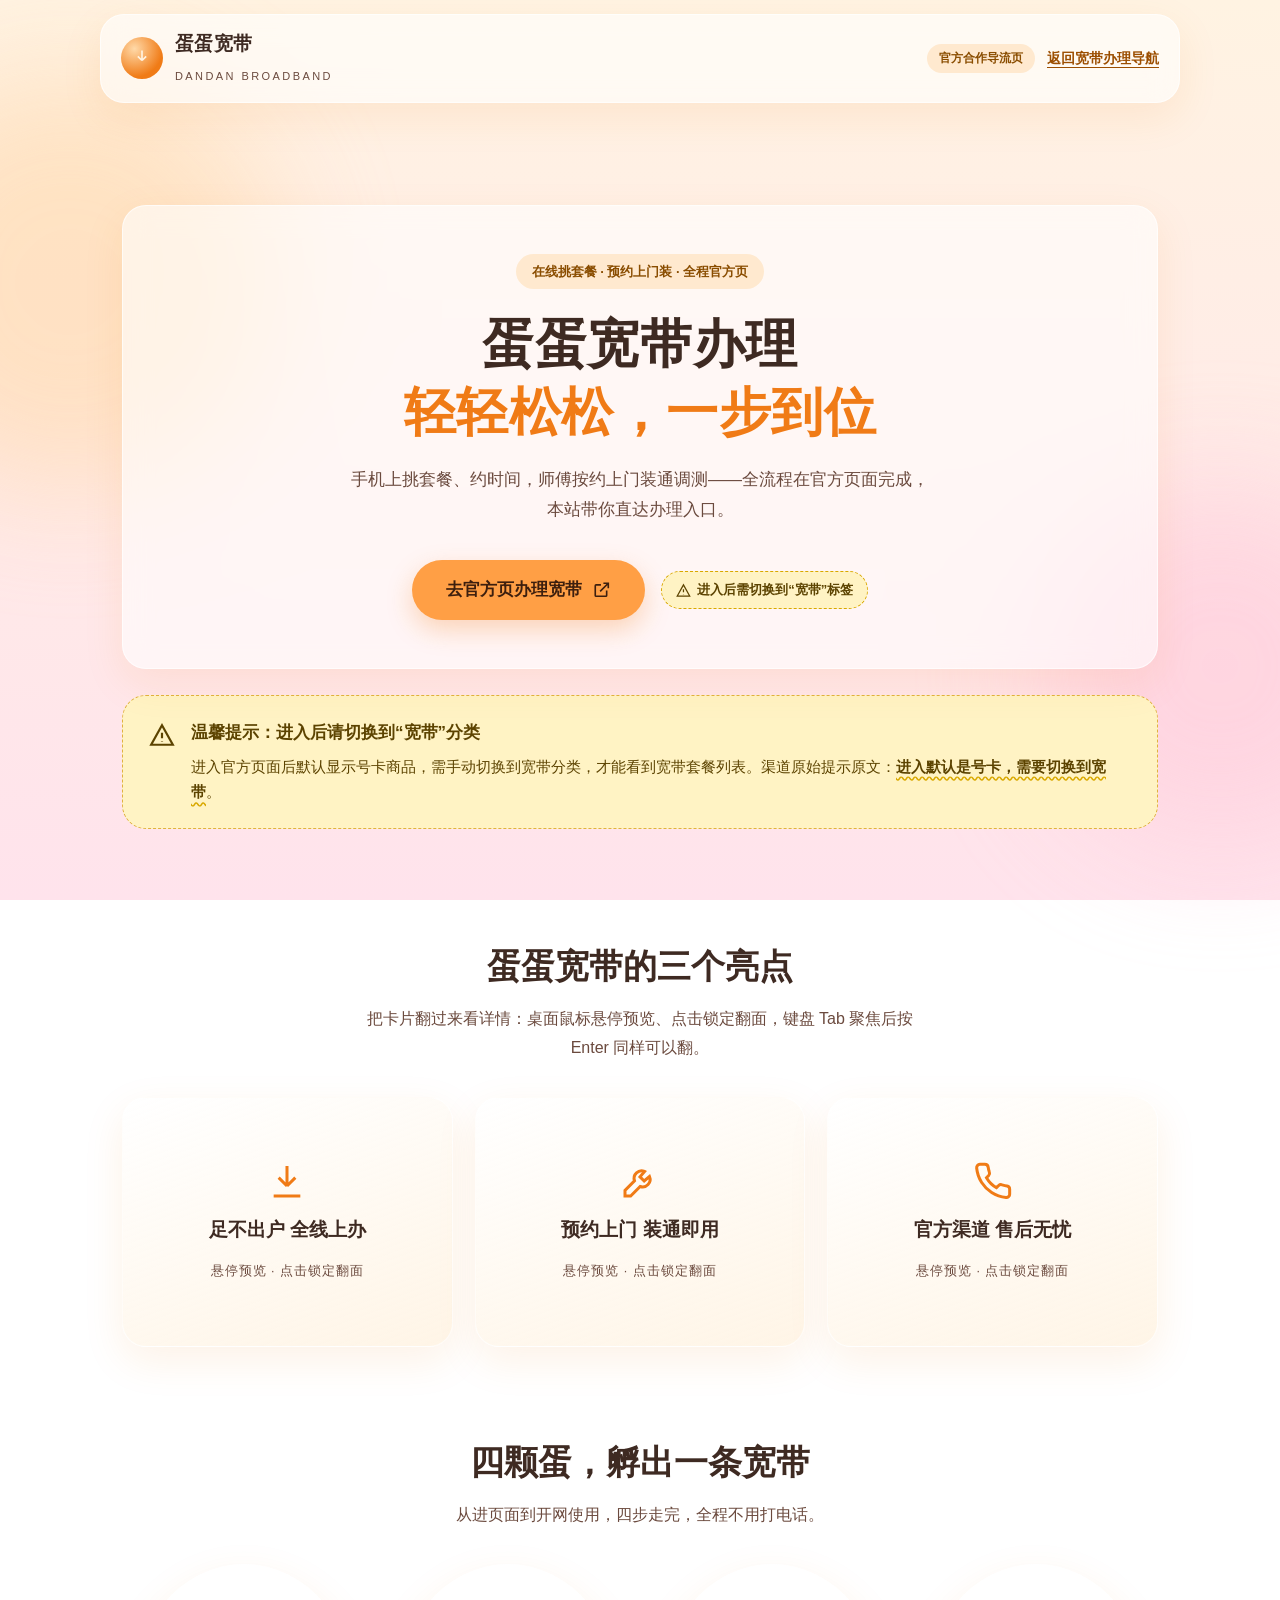
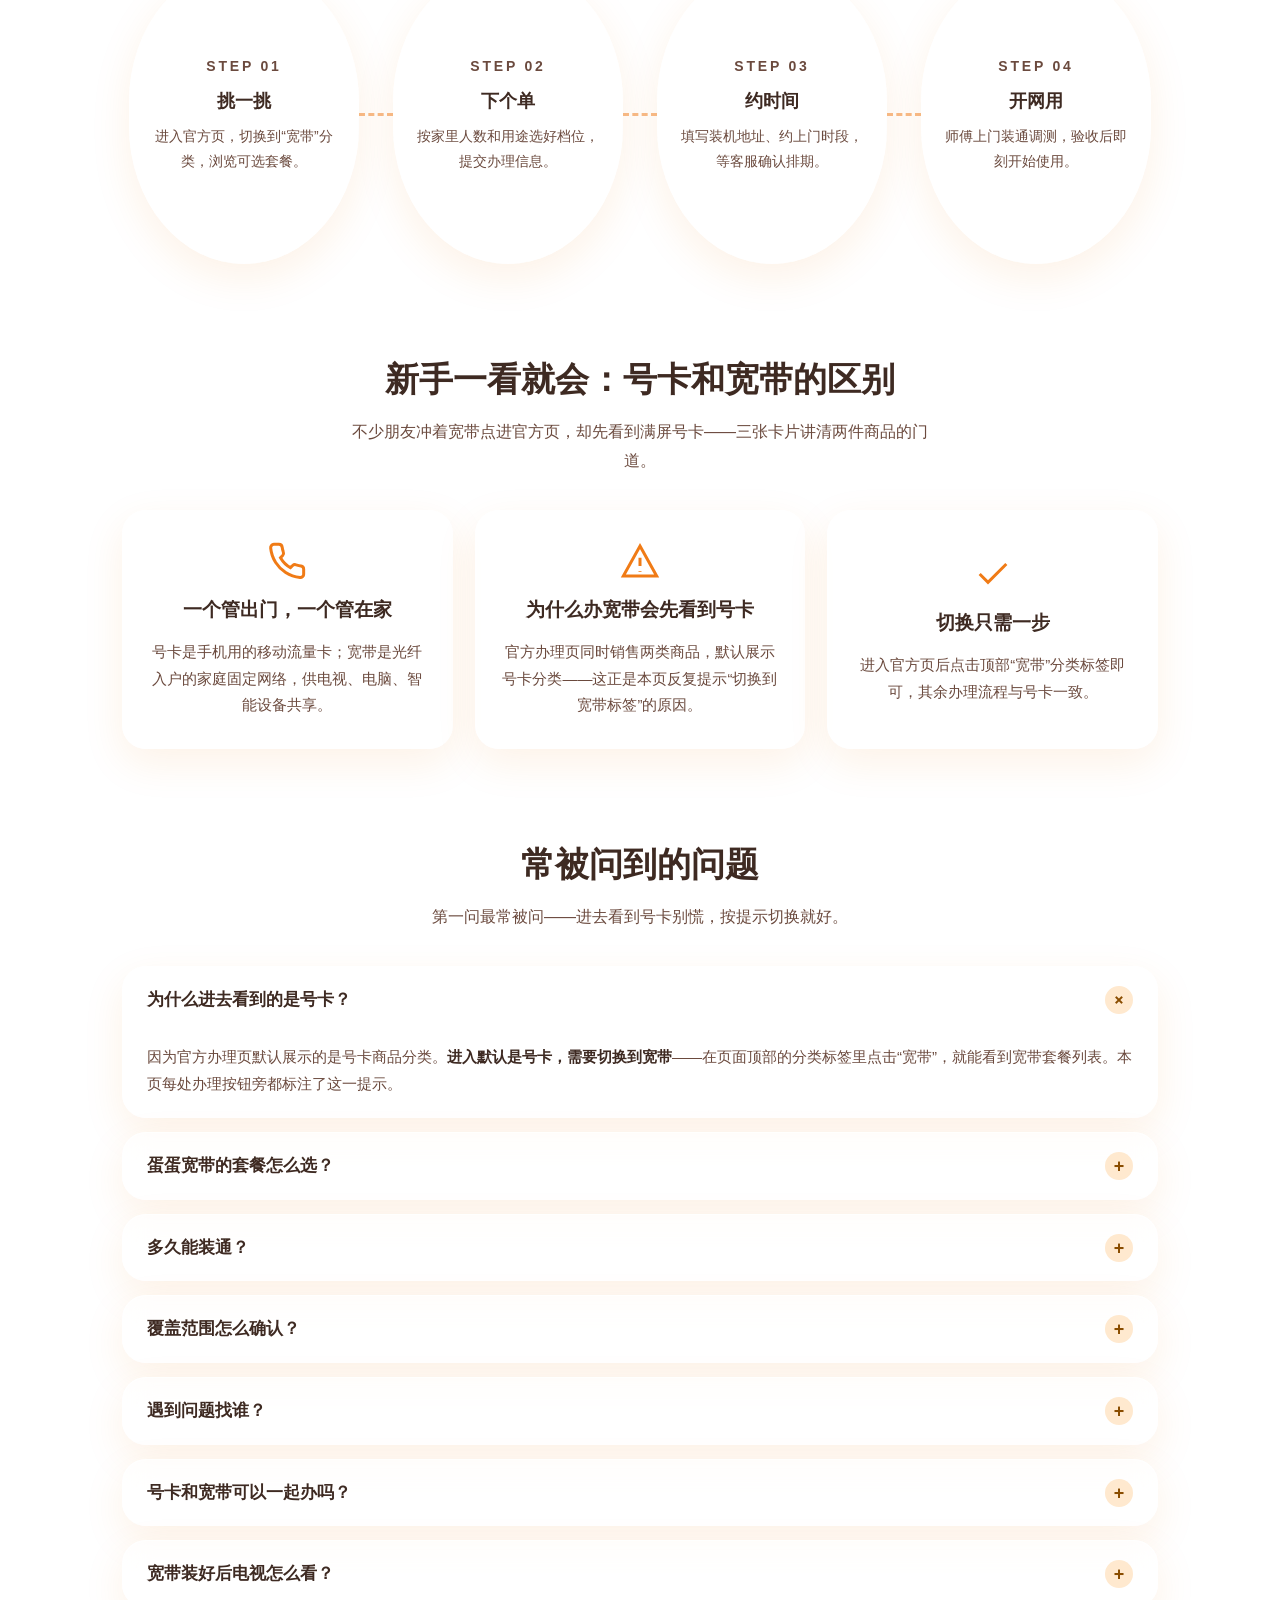
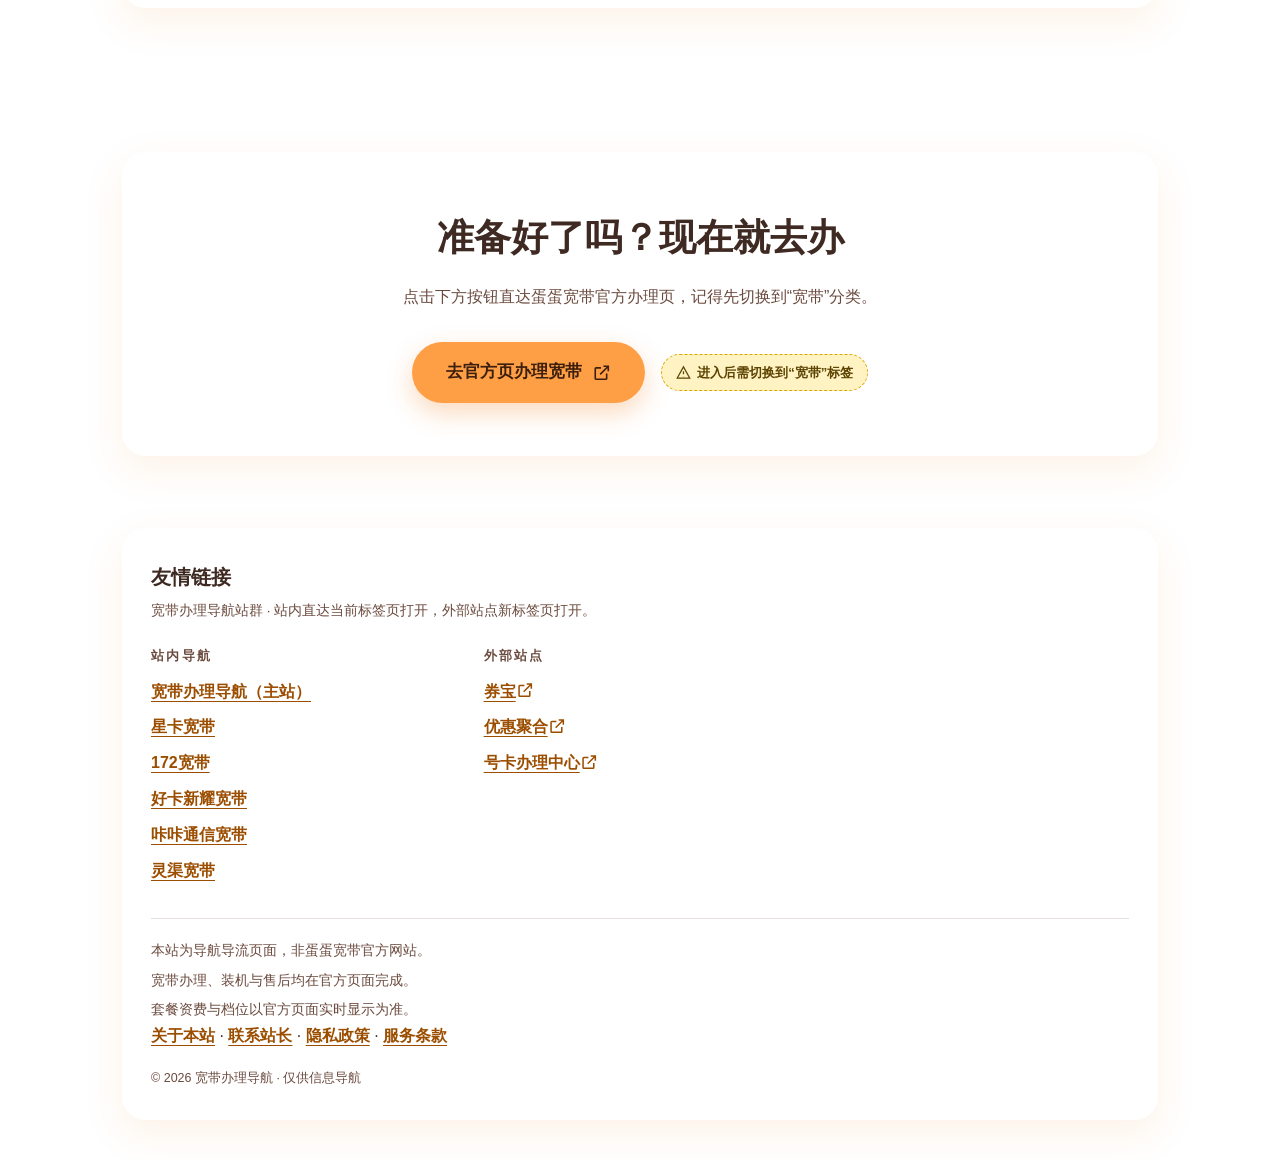
==== commit cce9cb86: "AI-SEO 审计修复：robots/meta/JSON-LD/内容深度/nofollow - 全部页面补 robots meta（GitHub Pages 不支持 X-Robots-Tag 头，用 " ====
--- a/dandan/index.html
+++ b/dandan/index.html
@@ -6,6 +6,10 @@
 <title>蛋蛋宽带办理 - 套餐亮点与在线申请入口（含切换提示）</title>
 <meta name="description" content="蛋蛋宽带办理入口与套餐亮点：进入官方页默认显示号卡，需手动切换到宽带分类；在线选套餐、预约上门安装，资费以官方页面为准。">
 <meta name="keywords" content="蛋蛋宽带办理,蛋蛋宽带申请,蛋蛋宽带套餐,宽带在线办理,号卡切换宽带">
+  <meta name="robots" content="index, follow">
+  <meta name="author" content="宽带办理导航中心">
+  <meta name="datePublished" content="2026-10-22">
+  <meta name="dateModified" content="2026-10-22">
 <link rel="canonical" href="https://kuandai18.github.io/dandan/">
 <meta property="og:url" content="https://kuandai18.github.io/dandan/">
 <meta property="og:title" content="蛋蛋宽带办理 - 套餐亮点与在线申请入口（含切换提示）">
@@ -16,7 +20,7 @@
 <meta name="twitter:card" content="summary">
 <meta name="twitter:title" content="蛋蛋宽带办理 - 套餐亮点与在线申请入口（含切换提示）">
 <meta name="twitter:description" content="蛋蛋宽带办理入口与套餐亮点：进入官方页默认显示号卡，需手动切换到宽带分类；在线选套餐、预约上门安装，资费以官方页面为准。">
-<link rel="icon" href="data:image/svg+xml,%3Csvg xmlns='http://www.w3.org/2000/svg' viewBox='0 0 32 32'%3E%3Crect width='32' height='32' rx='8' fill='%23FFF3E2'/%3E%3Cellipse cx='16' cy='17' rx='9' ry='11' fill='%23F07B16'/%3E%3Cellipse cx='13' cy='11' rx='2.6' ry='3.6' fill='%23FFD9A8'/%3E%3C/svg%3E">
+<link rel="icon" type="image/svg+xml" href="./favicon.svg">
 <script type="application/ld+json">
 {
   "@context": "https://schema.org",
@@ -383,7 +387,7 @@
       <h1 id="hero-title">蛋蛋宽带办理<br><span class="soft">轻轻松松，一步到位</span></h1>
       <p class="hero-sub">手机上挑套餐、约时间，师傅按约上门装通调测——全流程在官方页面完成，本站带你直达办理入口。</p>
       <div class="hero-actions">
-        <a class="btn-cta" data-channel="dandan" href="https://ka.dandanhou.net/index?k=N0JpQm5nd0ZzazQ9" target="_blank" rel="noopener">去官方页办理宽带<svg class="icon" aria-hidden="true"><use href="#i-external"/></svg></a>
+        <a class="btn-cta" data-channel="dandan" href="https://ka.dandanhou.net/index?k=N0JpQm5nd0ZzazQ9" target="_blank" rel="sponsored nofollow noopener">去官方页办理宽带<svg class="icon" aria-hidden="true"><use href="#i-external"/></svg></a>
         <span class="badge-switch"><svg class="icon" aria-hidden="true"><use href="#i-alert"/></svg>进入后需切换到“宽带”标签</span>
       </div>
     </div>
@@ -567,7 +571,7 @@
       <h2 id="h-apply">准备好了吗？现在就去办</h2>
       <p>点击下方按钮直达蛋蛋宽带官方办理页，记得先切换到“宽带”分类。</p>
       <div class="cta-wrap">
-        <a class="btn-cta" data-channel="dandan" href="https://ka.dandanhou.net/index?k=N0JpQm5nd0ZzazQ9" target="_blank" rel="noopener">去官方页办理宽带<svg class="icon" aria-hidden="true"><use href="#i-external"/></svg></a>
+        <a class="btn-cta" data-channel="dandan" href="https://ka.dandanhou.net/index?k=N0JpQm5nd0ZzazQ9" target="_blank" rel="sponsored nofollow noopener">去官方页办理宽带<svg class="icon" aria-hidden="true"><use href="#i-external"/></svg></a>
         <span class="badge-switch"><svg class="icon" aria-hidden="true"><use href="#i-alert"/></svg>进入后需切换到“宽带”标签</span>
       </div>
     </div>
@@ -609,7 +613,10 @@
         <p>宽带办理、装机与售后均在官方页面完成。</p>
         <p>套餐资费与档位以官方页面实时显示为准。</p>
       </div>
-      <p class="footer-copy">© 2026 宽带办理导航 · 仅供信息导航</p>
+        <p class="footer-legal">
+        <a href="../index.html#about">关于本站</a> · <a href="../index.html#contact">联系站长</a> · <a href="../index.html#privacy">隐私政策</a> · <a href="../index.html#terms">服务条款</a>
+      </p>
+    <p class="footer-copy">© 2026 宽带办理导航 · 仅供信息导航</p>
     </div>
   </div>
 </footer>
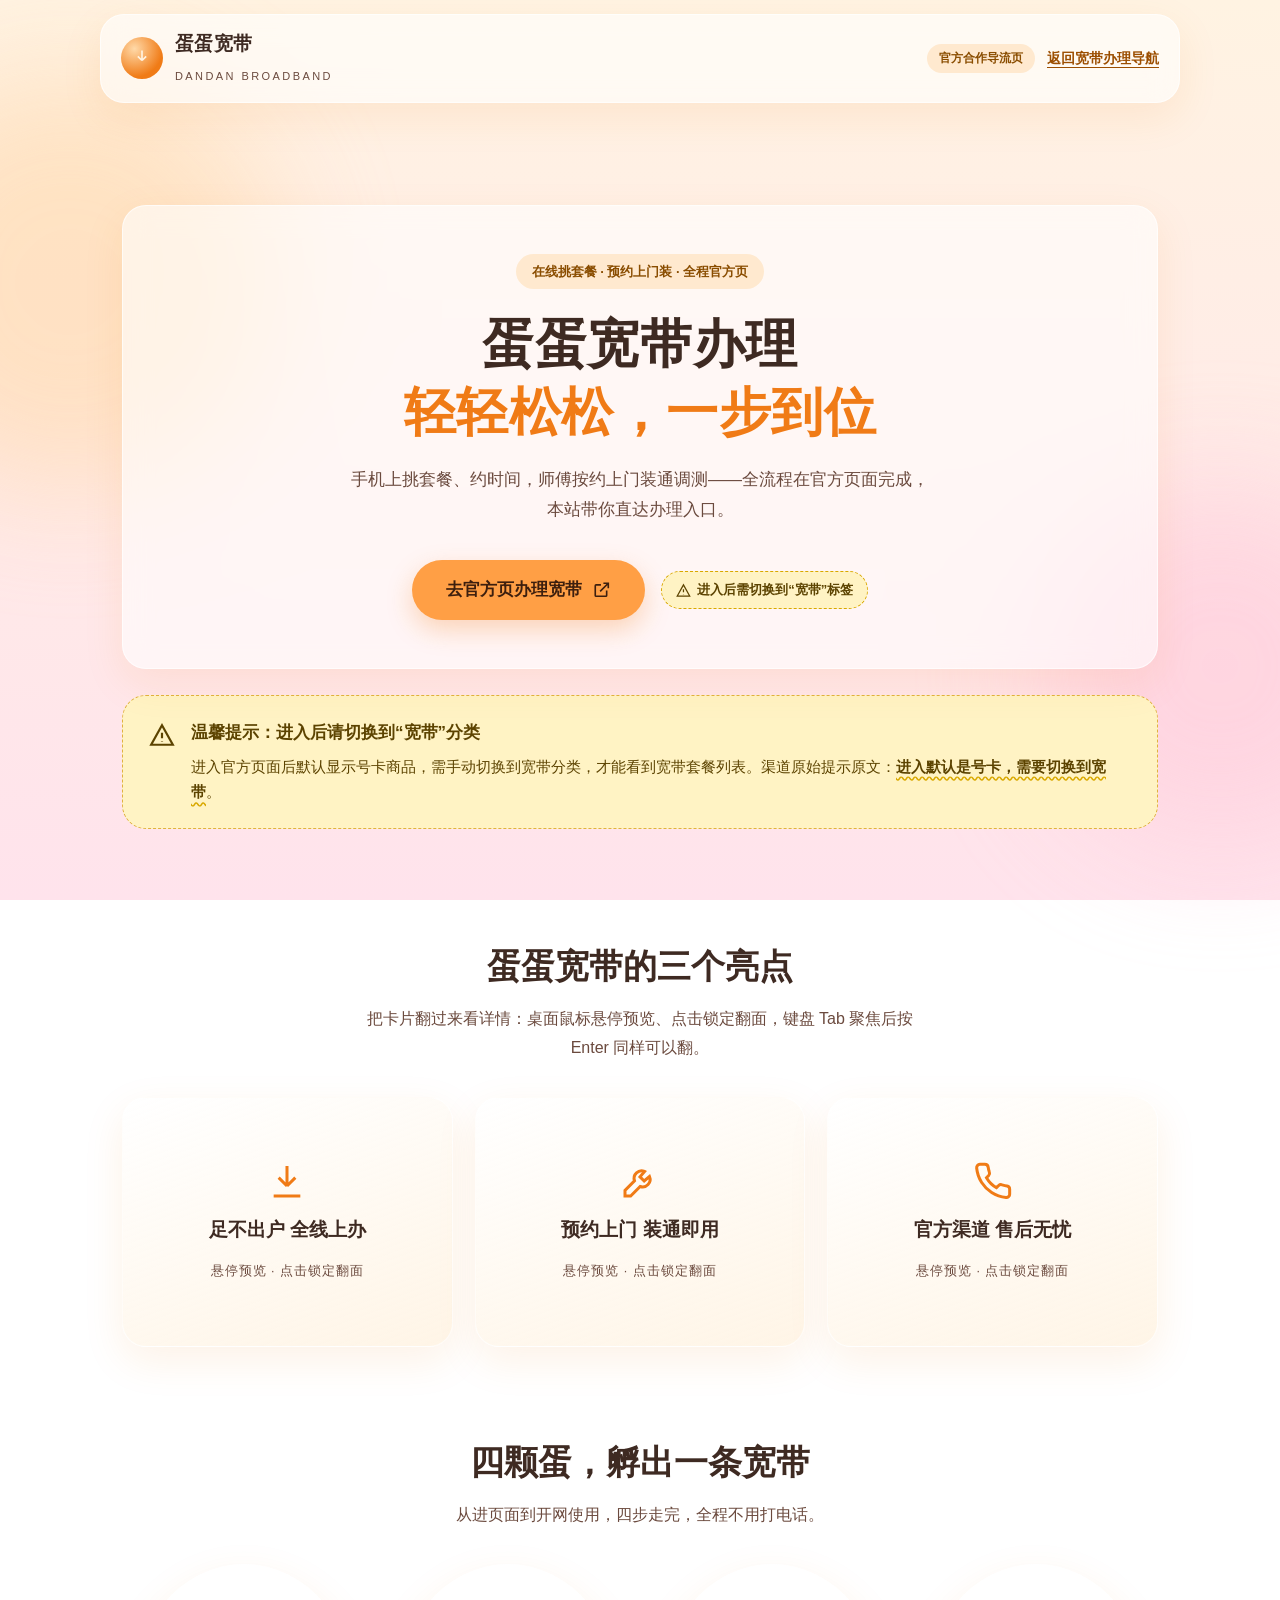
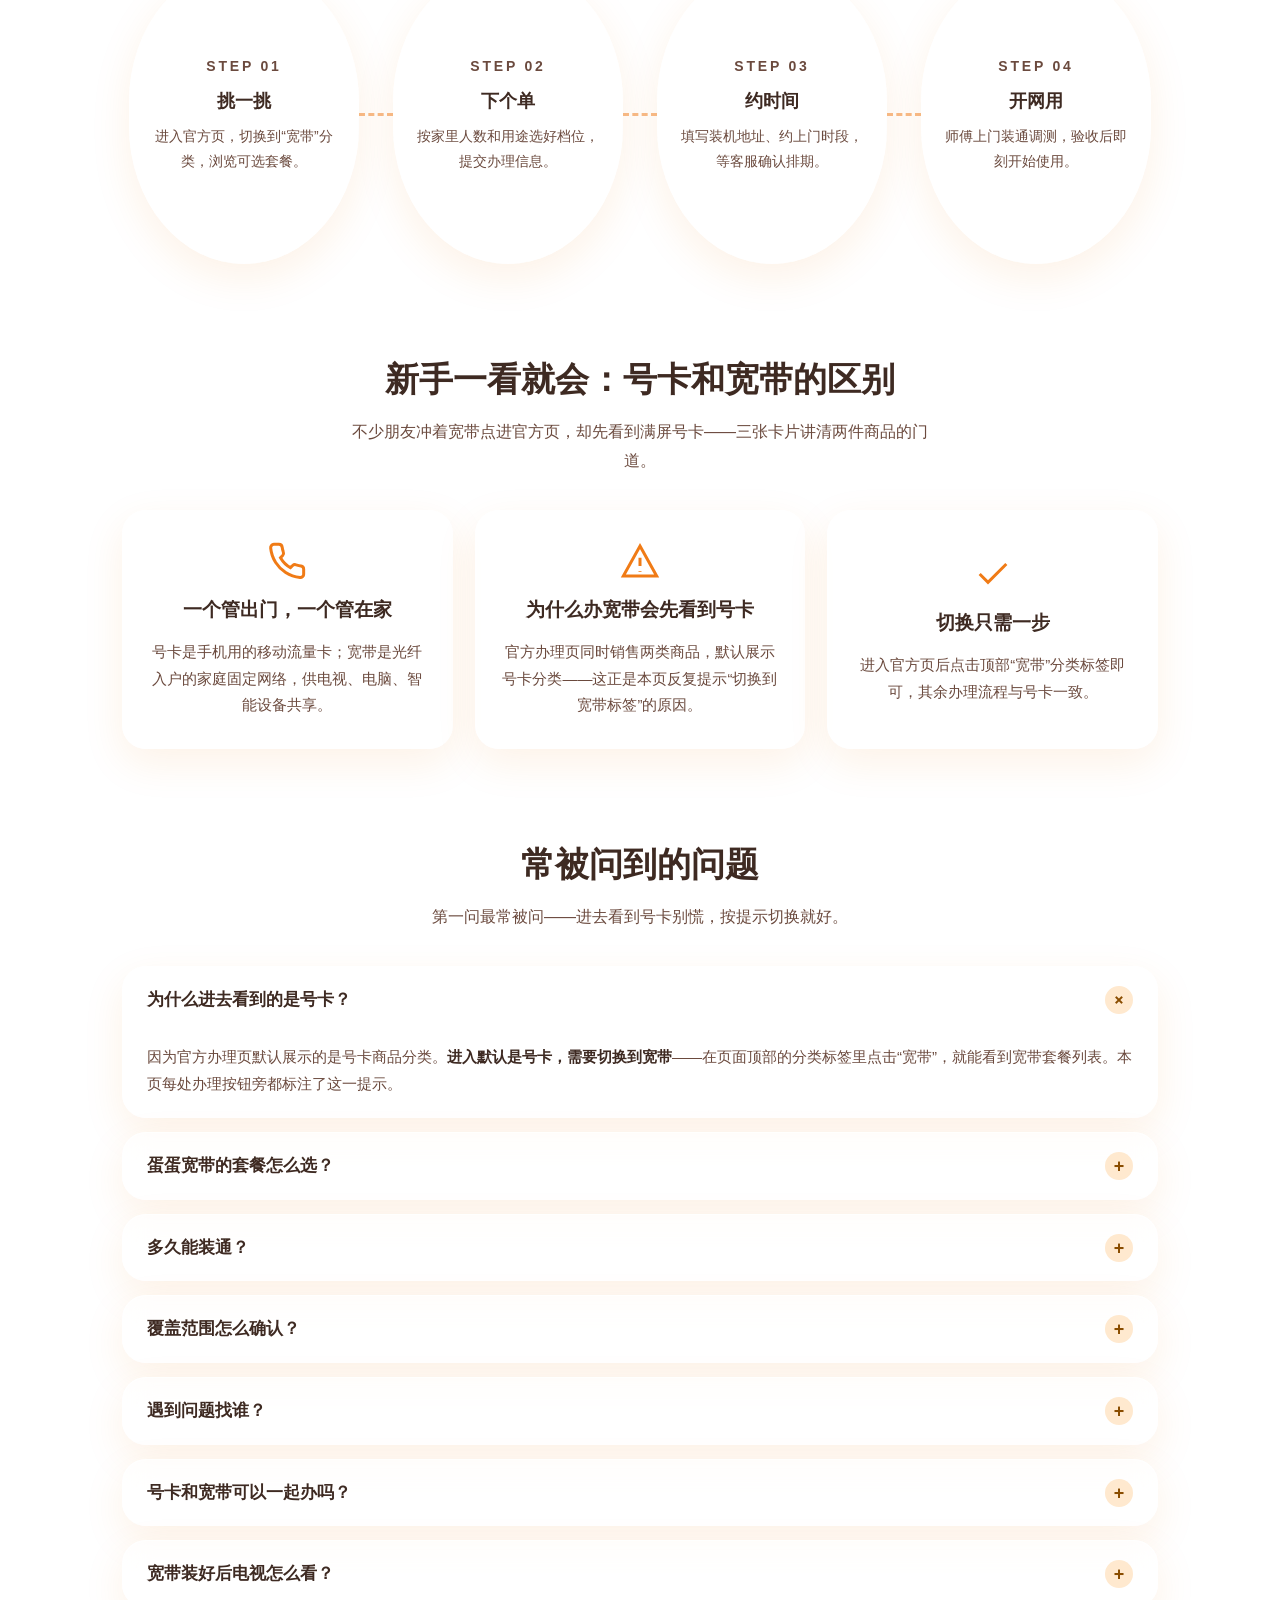
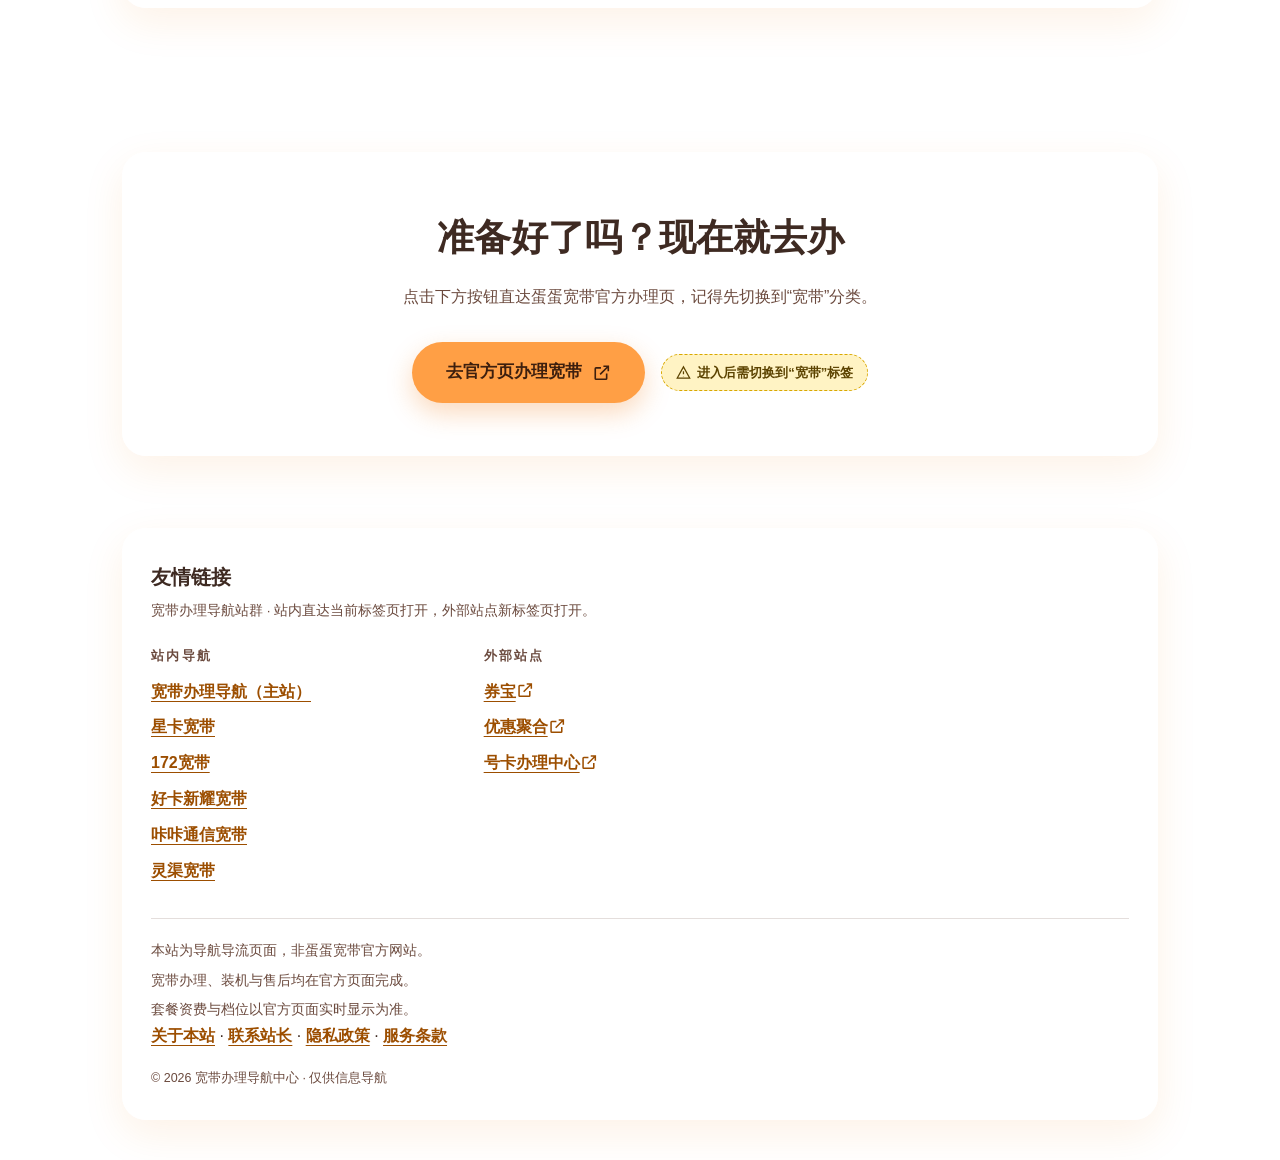
==== commit afe96869: "AI-SEO 三批修复：kuandai 品牌统一/问句标题/内容扩充/FAQPage+HowTo，两站 About&Contact 入口" ====
--- a/dandan/index.html
+++ b/dandan/index.html
@@ -16,7 +16,7 @@
 <meta property="og:description" content="蛋蛋宽带办理入口与套餐亮点：进入官方页默认显示号卡，需手动切换到宽带分类；在线选套餐、预约上门安装，资费以官方页面为准。">
 <meta property="og:type" content="website">
 <meta property="og:locale" content="zh_CN">
-<meta property="og:site_name" content="宽带办理导航">
+<meta property="og:site_name" content="宽带办理导航中心">
 <meta name="twitter:card" content="summary">
 <meta name="twitter:title" content="蛋蛋宽带办理 - 套餐亮点与在线申请入口（含切换提示）">
 <meta name="twitter:description" content="蛋蛋宽带办理入口与套餐亮点：进入官方页默认显示号卡，需手动切换到宽带分类；在线选套餐、预约上门安装，资费以官方页面为准。">
@@ -355,7 +355,7 @@
   <symbol id="i-check" viewBox="0 0 24 24"><path d="M4 12l5 5L20 6"/></symbol>
   <symbol id="i-alert" viewBox="0 0 24 24"><path d="M12 3l10 18H2L12 3zM12 10v5M12 18v.5"/></symbol>
 </svg>
-<a class="skip-link" href="#main">跳到主内容</a>
+<a title="跳到主内容" class="skip-link" href="#main">跳到主内容</a>
 
 <!-- 柔光圆斑（纯装饰） -->
 <div class="blob blob-a" aria-hidden="true"></div>
@@ -373,7 +373,7 @@
     </div>
     <div class="header-actions">
       <span class="badge-official">官方合作导流页</span>
-      <a class="back-home" href="../index.html">返回宽带办理导航</a>
+      <a title="返回宽带办理导航" class="back-home" href="../index.html">返回宽带办理导航</a>
     </div>
   </div>
 </header>
@@ -387,7 +387,7 @@
       <h1 id="hero-title">蛋蛋宽带办理<br><span class="soft">轻轻松松，一步到位</span></h1>
       <p class="hero-sub">手机上挑套餐、约时间，师傅按约上门装通调测——全流程在官方页面完成，本站带你直达办理入口。</p>
       <div class="hero-actions">
-        <a class="btn-cta" data-channel="dandan" href="https://ka.dandanhou.net/index?k=N0JpQm5nd0ZzazQ9" target="_blank" rel="sponsored nofollow noopener">去官方页办理宽带<svg class="icon" aria-hidden="true"><use href="#i-external"/></svg></a>
+        <a title="去官方页办理宽带" class="btn-cta" data-channel="dandan" href="https://ka.dandanhou.net/index?k=N0JpQm5nd0ZzazQ9" target="_blank" rel="sponsored nofollow noopener">去官方页办理宽带<svg class="icon" aria-hidden="true"><use href="#i-external"/></svg></a>
         <span class="badge-switch"><svg class="icon" aria-hidden="true"><use href="#i-alert"/></svg>进入后需切换到“宽带”标签</span>
       </div>
     </div>
@@ -571,7 +571,7 @@
       <h2 id="h-apply">准备好了吗？现在就去办</h2>
       <p>点击下方按钮直达蛋蛋宽带官方办理页，记得先切换到“宽带”分类。</p>
       <div class="cta-wrap">
-        <a class="btn-cta" data-channel="dandan" href="https://ka.dandanhou.net/index?k=N0JpQm5nd0ZzazQ9" target="_blank" rel="sponsored nofollow noopener">去官方页办理宽带<svg class="icon" aria-hidden="true"><use href="#i-external"/></svg></a>
+        <a title="去官方页办理宽带" class="btn-cta" data-channel="dandan" href="https://ka.dandanhou.net/index?k=N0JpQm5nd0ZzazQ9" target="_blank" rel="sponsored nofollow noopener">去官方页办理宽带<svg class="icon" aria-hidden="true"><use href="#i-external"/></svg></a>
         <span class="badge-switch"><svg class="icon" aria-hidden="true"><use href="#i-alert"/></svg>进入后需切换到“宽带”标签</span>
       </div>
     </div>
@@ -590,20 +590,20 @@
           <section>
             <h3>站内导航</h3>
             <ul>
-              <li><a href="../index.html">宽带办理导航（主站）</a></li>
-              <li><a href="../xingka/index.html">星卡宽带</a></li>
-              <li><a href="../r172/index.html">172宽带</a></li>
-              <li><a href="../xinyao/index.html">好卡新耀宽带</a></li>
-              <li><a href="../kaka/index.html">咔咔通信宽带</a></li>
-              <li><a href="../lingqu/index.html">灵渠宽带</a></li>
+              <li><a title="宽带办理导航（主站）" href="../index.html">宽带办理导航（主站）</a></li>
+              <li><a title="星卡宽带" href="../xingka/index.html">星卡宽带</a></li>
+              <li><a title="172宽带" href="../r172/index.html">172宽带</a></li>
+              <li><a title="好卡新耀宽带" href="../xinyao/index.html">好卡新耀宽带</a></li>
+              <li><a title="咔咔通信宽带" href="../kaka/index.html">咔咔通信宽带</a></li>
+              <li><a title="灵渠宽带" href="../lingqu/index.html">灵渠宽带</a></li>
             </ul>
           </section>
           <section>
             <h3>外部站点</h3>
             <ul>
-              <li><a href="https://jdjdndn.github.io/" target="_blank" rel="noopener">券宝<svg class="icon" aria-hidden="true"><use href="#i-external"/></svg></a></li>
-              <li><a href="https://wcbblll.cc" target="_blank" rel="noopener">优惠聚合<svg class="icon" aria-hidden="true"><use href="#i-external"/></svg></a></li>
-              <li><a href="https://dlhaoka.com" target="_blank" rel="noopener">号卡办理中心<svg class="icon" aria-hidden="true"><use href="#i-external"/></svg></a></li>
+              <li><a title="券宝" href="https://jdjdndn.github.io/" target="_blank" rel="noopener">券宝<svg class="icon" aria-hidden="true"><use href="#i-external"/></svg></a></li>
+              <li><a title="优惠聚合" href="https://wcbblll.cc" target="_blank" rel="noopener">优惠聚合<svg class="icon" aria-hidden="true"><use href="#i-external"/></svg></a></li>
+              <li><a title="号卡办理中心" href="https://dlhaoka.com" target="_blank" rel="noopener">号卡办理中心<svg class="icon" aria-hidden="true"><use href="#i-external"/></svg></a></li>
             </ul>
           </section>
         </div>
@@ -614,9 +614,9 @@
         <p>套餐资费与档位以官方页面实时显示为准。</p>
       </div>
         <p class="footer-legal">
-        <a href="../index.html#about">关于本站</a> · <a href="../index.html#contact">联系站长</a> · <a href="../index.html#privacy">隐私政策</a> · <a href="../index.html#terms">服务条款</a>
+        <a title="关于本站" href="../index.html#about">关于本站</a> · <a title="联系站长" href="../index.html#contact">联系站长</a> · <a title="隐私政策" href="../index.html#privacy">隐私政策</a> · <a title="服务条款" href="../index.html#terms">服务条款</a>
       </p>
-    <p class="footer-copy">© 2026 宽带办理导航 · 仅供信息导航</p>
+    <p class="footer-copy">© 2026 宽带办理导航中心 · 仅供信息导航</p>
     </div>
   </div>
 </footer>
